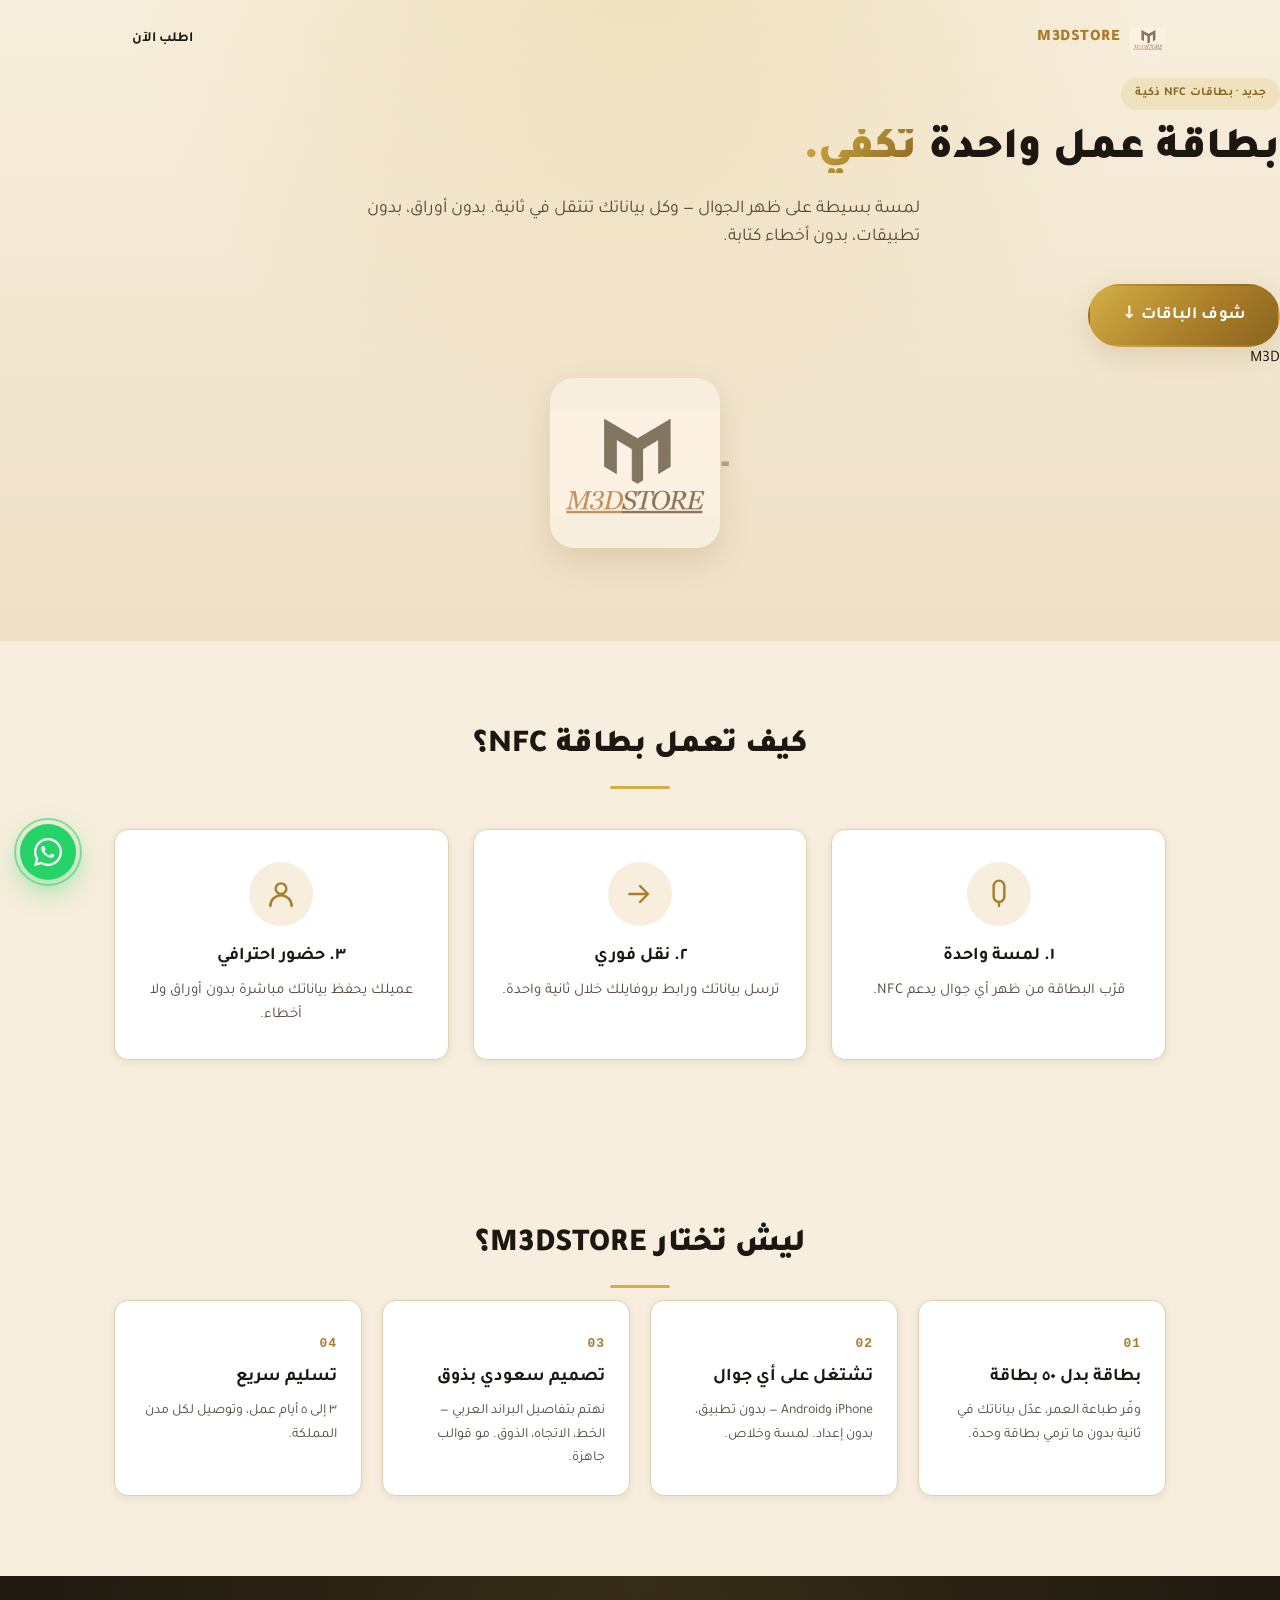
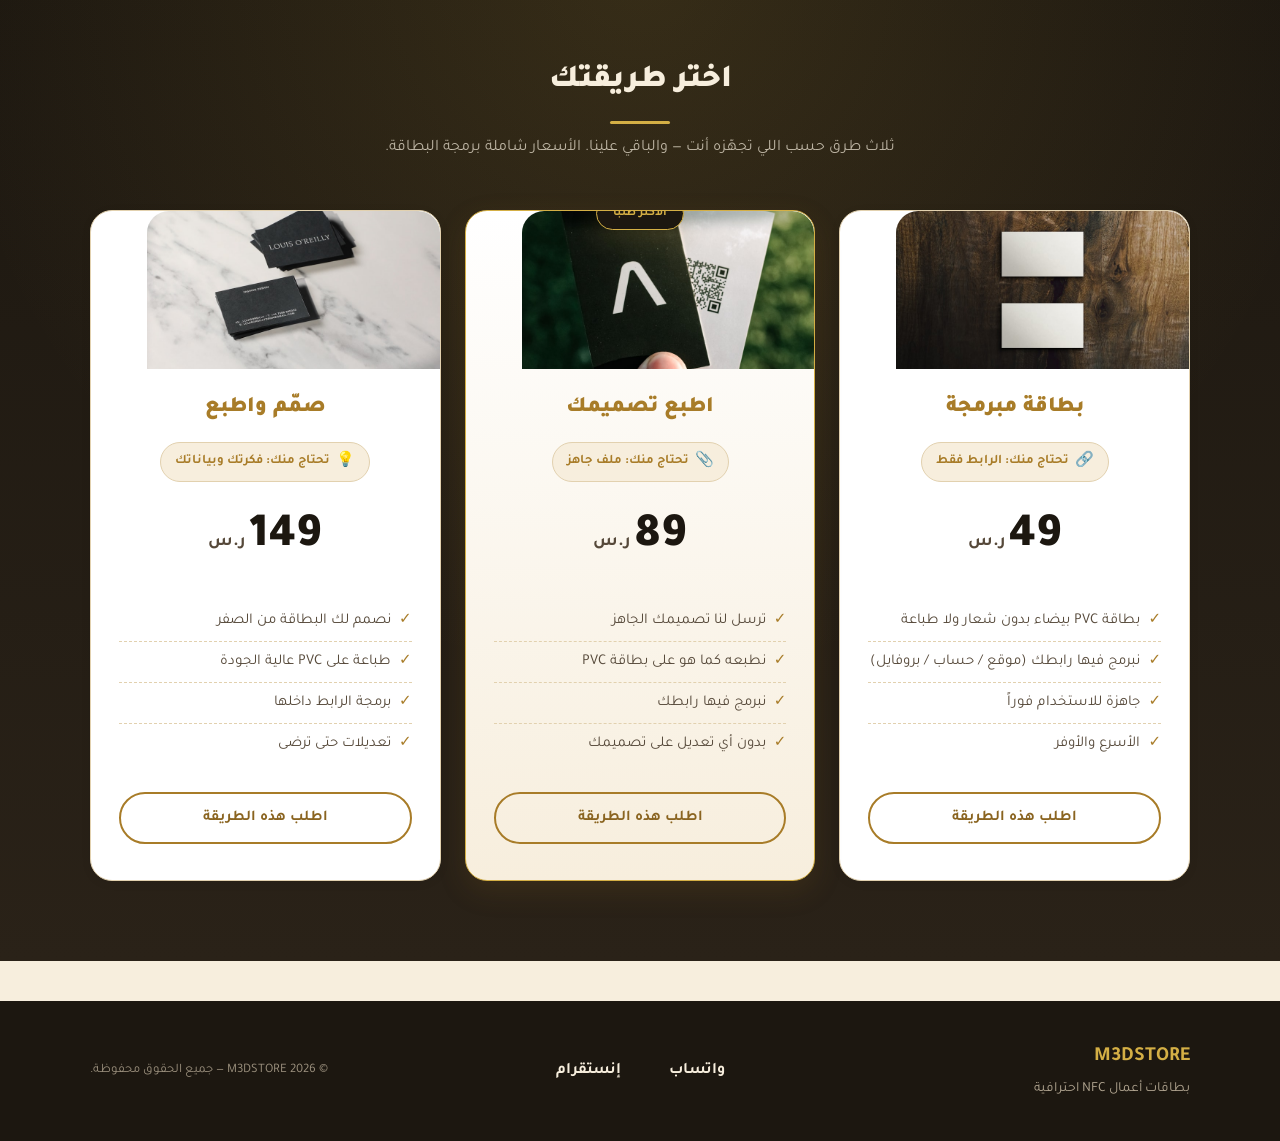
==== index.html @ e2817b61 "Add files via upload" ====
<!DOCTYPE html>
<html lang="ar" dir="rtl">
<head>
  <meta charset="UTF-8" />
  <meta name="viewport" content="width=device-width, initial-scale=1.0" />
  <title>M3DSTORE — بطاقات أعمال ذكية NFC</title>
  <meta name="description" content="بطاقات أعمال NFC من نوع PVC مع تصميم وطباعة احترافية. اطلب بطاقتك الذكية بلمسة واحدة." />
  <link rel="preconnect" href="https://fonts.googleapis.com" />
  <link rel="preconnect" href="https://fonts.gstatic.com" crossorigin />
  <link href="https://fonts.googleapis.com/css2?family=Tajawal:wght@400;500;700;900&display=swap" rel="stylesheet" />
  <link rel="stylesheet" href="assets/css/styles.css" />
</head>
<body>

  <header class="hero">
    <nav class="nav">
      <div class="nav-brand">
        <img src="assets/images/logo.png" alt="M3DSTORE" class="nav-logo" onerror="this.style.display='none'" />
        <span class="nav-name">M3DSTORE</span>
      </div>
      <a href="#packages" class="btn btn-ghost">اطلب الآن</a>
    </nav>

    <div class="hero-poster">
      <div class="hero-poster-text">
        <span class="hero-eyebrow">جديد · بطاقات NFC ذكية</span>
        <h1 class="hero-title">بطاقة عمل واحدة <span class="accent">تكفي.</span></h1>
        <p class="hero-sub">لمسة بسيطة على ظهر الجوال — وكل بياناتك تنتقل في ثانية. بدون أوراق، بدون تطبيقات، بدون أخطاء كتابة.</p>
        <a href="#packages" class="btn btn-primary btn-lg">شوف الباقات ↓</a>
      </div>
      <div class="hero-poster-visual">
        <div class="hero-watermark" aria-hidden="true">M3D</div>
        <div class="hero-logo-wrap">
          <span class="nfc-wave"></span>
          <span class="nfc-wave"></span>
          <span class="nfc-wave"></span>
          <svg class="hero-nfc-card" viewBox="0 0 200 200" fill="none" xmlns="http://www.w3.org/2000/svg" aria-hidden="true">
            <rect x="30" y="63" width="144" height="90" rx="13" fill="rgba(0,0,0,0.28)" transform="translate(3,6)"/>
            <rect x="30" y="63" width="144" height="90" rx="13" fill="rgba(212,175,69,0.09)" stroke="rgba(212,175,69,0.45)" stroke-width="1.5"/>
            <rect x="31.5" y="64.5" width="141" height="26" rx="12" fill="rgba(255,255,255,0.03)"/>
            <rect x="44" y="84" width="30" height="22" rx="5" fill="rgba(212,175,69,0.2)" stroke="rgba(212,175,69,0.5)" stroke-width="1"/>
            <line x1="44" y1="90" x2="74" y2="90" stroke="rgba(212,175,69,0.25)" stroke-width="0.8"/>
            <line x1="44" y1="96" x2="74" y2="96" stroke="rgba(212,175,69,0.25)" stroke-width="0.8"/>
            <line x1="44" y1="102" x2="74" y2="102" stroke="rgba(212,175,69,0.25)" stroke-width="0.8"/>
            <line x1="54" y1="84" x2="54" y2="106" stroke="rgba(212,175,69,0.25)" stroke-width="0.8"/>
            <line x1="64" y1="84" x2="64" y2="106" stroke="rgba(212,175,69,0.25)" stroke-width="0.8"/>
            <path d="M116 90 Q127 98 116 106" fill="none" stroke="#D4AF45" stroke-width="2.5" stroke-linecap="round"/>
            <path d="M124 84 Q140 98 124 112" fill="none" stroke="rgba(212,175,69,0.65)" stroke-width="2" stroke-linecap="round"/>
            <path d="M132 78 Q154 98 132 118" fill="none" stroke="rgba(212,175,69,0.3)" stroke-width="1.8" stroke-linecap="round"/>
            <rect x="44" y="124" width="56" height="5" rx="2.5" fill="rgba(212,175,69,0.45)"/>
            <rect x="44" y="134" width="38" height="4" rx="2" fill="rgba(212,175,69,0.22)"/>
            <text x="168" y="78" text-anchor="end" font-size="7.5" font-weight="bold" fill="rgba(212,175,69,0.55)" font-family="monospace" letter-spacing="1.5">M3DSTORE</text>
          </svg>
          <img src="assets/images/logo.png" alt="شعار M3DSTORE" class="hero-logo" onerror="this.style.display='none'" />
        </div>
      </div>
    </div>
  </header>

  <section class="section how" id="how" data-reveal>
    <h2 class="section-title">كيف تعمل بطاقة NFC؟</h2>
    <div class="steps">
      <div class="step">
        <div class="step-icon" aria-hidden="true">
          <svg viewBox="0 0 24 24" fill="none" stroke="currentColor" stroke-width="1.8" stroke-linecap="round" stroke-linejoin="round">
            <path d="M12 2a4 4 0 0 0-4 4v8a4 4 0 0 0 8 0V6a4 4 0 0 0-4-4z"/>
            <path d="M12 18v3"/>
          </svg>
        </div>
        <h3>١. لمسة واحدة</h3>
        <p>قرّب البطاقة من ظهر أي جوال يدعم NFC.</p>
      </div>
      <div class="step">
        <div class="step-icon" aria-hidden="true">
          <svg viewBox="0 0 24 24" fill="none" stroke="currentColor" stroke-width="1.8" stroke-linecap="round" stroke-linejoin="round">
            <path d="M4 12h12"/>
            <path d="M12 6l6 6-6 6"/>
          </svg>
        </div>
        <h3>٢. نقل فوري</h3>
        <p>ترسل بياناتك ورابط بروفايلك خلال ثانية واحدة.</p>
      </div>
      <div class="step">
        <div class="step-icon" aria-hidden="true">
          <svg viewBox="0 0 24 24" fill="none" stroke="currentColor" stroke-width="1.8" stroke-linecap="round" stroke-linejoin="round">
            <circle cx="12" cy="8" r="4"/>
            <path d="M4 21a8 8 0 0 1 16 0"/>
          </svg>
        </div>
        <h3>٣. حضور احترافي</h3>
        <p>عميلك يحفظ بياناتك مباشرة بدون أوراق ولا أخطاء.</p>
      </div>
    </div>
  </section>

  <section class="section why" data-reveal>
    <h2 class="section-title">ليش تختار M3DSTORE؟</h2>
    <div class="why-grid">
      <div class="why-item">
        <span class="why-num">01</span>
        <h3>بطاقة بدل ٥٠ بطاقة</h3>
        <p>وفّر طباعة العمر، عدّل بياناتك في ثانية بدون ما ترمي بطاقة وحدة.</p>
      </div>
      <div class="why-item">
        <span class="why-num">02</span>
        <h3>تشتغل على أي جوال</h3>
        <p>iPhone وAndroid — بدون تطبيق، بدون إعداد. لمسة وخلاص.</p>
      </div>
      <div class="why-item">
        <span class="why-num">03</span>
        <h3>تصميم سعودي بذوق</h3>
        <p>نهتم بتفاصيل البراند العربي — الخط، الاتجاه، الذوق. مو قوالب جاهزة.</p>
      </div>
      <div class="why-item">
        <span class="why-num">04</span>
        <h3>تسليم سريع</h3>
        <p>٣ إلى ٥ أيام عمل، وتوصيل لكل مدن المملكة.</p>
      </div>
    </div>
  </section>

  <section class="section packages" id="packages" data-reveal>
    <h2 class="section-title">اختر طريقتك</h2>
    <p class="section-sub">ثلاث طرق حسب اللي تجهّزه أنت — والباقي علينا. الأسعار شاملة برمجة البطاقة.</p>

    <div class="cards">
      <article class="card">
        <img class="card-img" src="assets/images/card-programmed.jpg" alt="بطاقة PVC بيضاء بدون طباعة" loading="lazy" />
        <h3 class="card-name">بطاقة مبرمجة</h3>
        <div class="card-need"><span class="card-need-ico">🔗</span> تحتاج منك: الرابط فقط</div>
        <div class="card-price"><span class="num">49</span> <span class="cur">ر.س</span></div>
        <ul class="card-list">
          <li>بطاقة PVC بيضاء بدون شعار ولا طباعة</li>
          <li>نبرمج فيها رابطك (موقع / حساب / بروفايل)</li>
          <li>جاهزة للاستخدام فوراً</li>
          <li>الأسرع والأوفر</li>
        </ul>
        <a class="btn btn-outline" href="order.html?service=programmed">اطلب هذه الطريقة</a>
      </article>

      <article class="card card-featured">
        <div class="card-badge">الأكثر طلباً</div>
        <img class="card-img" src="assets/images/card-print.jpg" alt="بطاقات بشعارات جاهزة للطباعة" loading="lazy" />
        <h3 class="card-name">اطبع تصميمك</h3>
        <div class="card-need"><span class="card-need-ico">📎</span> تحتاج منك: ملف جاهز</div>
        <div class="card-price"><span class="num">89</span> <span class="cur">ر.س</span></div>
        <ul class="card-list">
          <li>ترسل لنا تصميمك الجاهز</li>
          <li>نطبعه كما هو على بطاقة PVC</li>
          <li>نبرمج فيها رابطك</li>
          <li>بدون أي تعديل على تصميمك</li>
        </ul>
        <a class="btn btn-outline" href="order.html?service=print">اطلب هذه الطريقة</a>
      </article>

      <article class="card">
        <img class="card-img" src="assets/images/card-design.jpg" alt="بطاقة أعمال مصممة باحترافية" loading="lazy" />
        <h3 class="card-name">صمّم واطبع</h3>
        <div class="card-need"><span class="card-need-ico">💡</span> تحتاج منك: فكرتك وبياناتك</div>
        <div class="card-price"><span class="num">149</span> <span class="cur">ر.س</span></div>
        <ul class="card-list">
          <li>نصمم لك البطاقة من الصفر</li>
          <li>طباعة على PVC عالية الجودة</li>
          <li>برمجة الرابط داخلها</li>
          <li>تعديلات حتى ترضى</li>
        </ul>
        <a class="btn btn-outline" href="order.html?service=design">اطلب هذه الطريقة</a>
      </article>
    </div>
  </section>

  <footer class="footer">
    <div class="footer-inner">
      <div class="footer-brand">
        <strong>M3DSTORE</strong>
        <span>بطاقات أعمال NFC احترافية</span>
      </div>
      <div class="footer-links">
        <a href="https://wa.me/966566123883" target="_blank" rel="noopener">واتساب</a>
        <a href="https://instagram.com/M3dStore2026" target="_blank" rel="noopener">إنستقرام</a>
      </div>
      <div class="footer-copy">© <span id="year"></span> M3DSTORE — جميع الحقوق محفوظة.</div>
    </div>
  </footer>

  <a href="https://wa.me/966566123883" target="_blank" rel="noopener" class="wa-fab" aria-label="تواصل واتساب">
    <svg viewBox="0 0 24 24" width="28" height="28" fill="currentColor" aria-hidden="true">
      <path d="M20.5 3.5A11.9 11.9 0 0 0 12 0C5.4 0 0 5.4 0 12c0 2.1.6 4.2 1.6 6L0 24l6.2-1.6A12 12 0 0 0 12 24c6.6 0 12-5.4 12-12 0-3.2-1.2-6.2-3.5-8.5zM12 22a10 10 0 0 1-5.1-1.4l-.4-.2-3.7 1 1-3.6-.2-.4A10 10 0 1 1 22 12c0 5.5-4.5 10-10 10zm5.5-7.5c-.3-.1-1.8-.9-2-1s-.5-.1-.7.1-.8 1-1 1.2-.4.2-.7.1c-.3-.1-1.3-.5-2.4-1.5-.9-.8-1.5-1.8-1.7-2.1s0-.4.1-.6c.1-.1.3-.3.4-.5.1-.1.2-.3.3-.4.1-.2 0-.4 0-.5l-.9-2.1c-.2-.5-.4-.4-.6-.4h-.5c-.2 0-.5.1-.7.3-.3.3-1 .9-1 2.2 0 1.3.9 2.5 1.1 2.7.1.2 1.9 3 4.7 4.2.7.3 1.2.5 1.6.6.7.2 1.3.2 1.8.1.5-.1 1.8-.7 2-1.4.3-.7.3-1.3.2-1.4-.1-.1-.3-.2-.6-.3z"/>
    </svg>
  </a>

  <script src="assets/js/script.js"></script>
</body>
</html>
---- assets/css/styles.css ----
:root {
  --cream: #F7EEDD;
  --cream-2: #EFE0C6;
  --gold: #D4AF45;
  --gold-dark: #A87C28;
  --gold-deep: #8A6420;
  --ink: #1C1710;
  --ink-2: #2A2218;
  --ink-soft: #56493A;
  --line: #E2D1AF;
  --white: #FFFFFF;
  --shadow-sm: 0 2px 10px rgba(28, 23, 16, 0.08);
  --shadow-md: 0 10px 28px rgba(138, 100, 32, 0.18);
  --shadow-lg: 0 18px 44px rgba(138, 100, 32, 0.30);
  --radius: 14px;
  --radius-lg: 22px;
  --container: 1100px;
}

* { box-sizing: border-box; }
html, body { margin: 0; padding: 0; }

body {
  font-family: 'Tajawal', system-ui, -apple-system, 'Segoe UI', sans-serif;
  background: var(--cream);
  color: var(--ink);
  line-height: 1.6;
  -webkit-font-smoothing: antialiased;
}

img { max-width: 100%; display: block; }
a { color: inherit; text-decoration: none; }
button { font-family: inherit; cursor: pointer; }

/* ---------- Buttons ---------- */
.btn {
  display: inline-flex;
  align-items: center;
  justify-content: center;
  gap: 8px;
  padding: 12px 22px;
  border-radius: 999px;
  font-weight: 700;
  font-size: 15px;
  border: 2px solid transparent;
  transition: transform .15s ease, box-shadow .15s ease, background .15s ease, color .15s ease;
  white-space: nowrap;
}
.btn-primary {
  background: linear-gradient(135deg, var(--gold) 0%, var(--gold-dark) 60%, var(--gold-deep) 100%);
  color: #fff;
  box-shadow: var(--shadow-md);
  letter-spacing: 0.2px;
}
.btn-primary:hover { background: var(--ink); color: var(--gold); transform: translateY(-2px); box-shadow: var(--shadow-lg); }
.btn-outline {
  background: transparent;
  color: var(--gold-deep);
  border-color: var(--gold-dark);
}
.btn-outline:hover { background: var(--gold-dark); color: #fff; border-color: var(--gold-dark); }
.btn-ghost {
  background: transparent;
  color: var(--ink);
  border-color: transparent;
  padding: 8px 16px;
  font-size: 14px;
}
.btn-ghost:hover { background: var(--cream-2); }
.btn-lg { padding: 16px 32px; font-size: 17px; }

/* ---------- Order page top bar ---------- */
.order-top {
  background: linear-gradient(180deg, var(--cream) 0%, var(--cream-2) 100%);
  border-bottom: 1px solid var(--line);
}
.order-top .nav-brand { text-decoration: none; }

/* ---------- Hero ---------- */
.hero {
  background:
    radial-gradient(circle at 50% -10%, rgba(212, 175, 69, 0.22), transparent 55%),
    linear-gradient(180deg, var(--cream) 0%, var(--cream-2) 100%);
  padding-bottom: 60px;
}
.nav {
  max-width: var(--container);
  margin: 0 auto;
  padding: 18px 24px;
  display: flex;
  align-items: center;
  justify-content: space-between;
}
.nav-brand { display: flex; align-items: center; gap: 10px; }
.nav-logo { width: 36px; height: 36px; object-fit: contain; }
.nav-name { font-weight: 900; color: var(--gold-dark); letter-spacing: 0.5px; }

.hero-inner {
  max-width: 760px;
  margin: 0 auto;
  padding: 40px 24px 0;
  text-align: center;
}
.hero-logo-wrap {
  position: relative;
  width: 180px;
  height: 180px;
  margin: 0 auto 28px;
  display: flex;
  align-items: center;
  justify-content: center;
}
.hero-logo {
  position: relative;
  z-index: 2;
  width: 170px;
  height: 170px;
  object-fit: contain;
  border-radius: 24px;
  background: var(--cream);
  box-shadow: 0 12px 30px rgba(138, 100, 32, 0.18);
  animation: floatY 4s ease-in-out infinite;
}
.nav-logo {
  border-radius: 8px;
  background: var(--cream);
}
@keyframes floatY {
  0%, 100% { transform: translateY(0); }
  50% { transform: translateY(-6px); }
}
.nfc-wave {
  position: absolute;
  inset: 0;
  border-radius: 50%;
  border: 2px solid var(--gold);
  opacity: 0;
  animation: nfcPulse 2.6s cubic-bezier(.2,.6,.4,1) infinite;
}
.nfc-wave:nth-child(2) { animation-delay: .9s; }
.nfc-wave:nth-child(3) { animation-delay: 1.8s; }
@keyframes nfcPulse {
  0%   { transform: scale(.9); opacity: .55; }
  80%  { opacity: 0; }
  100% { transform: scale(1.6); opacity: 0; }
}

.hero-eyebrow {
  display: inline-block;
  background: rgba(212, 175, 69, 0.18);
  color: var(--gold-deep);
  font-weight: 700;
  font-size: 12px;
  padding: 6px 14px;
  border-radius: 999px;
  margin-bottom: 14px;
  letter-spacing: 0.3px;
}
.hero-title .accent {
  background: linear-gradient(135deg, var(--gold) 0%, var(--gold-deep) 100%);
  -webkit-background-clip: text;
  background-clip: text;
  color: transparent;
}
.hero-title {
  font-size: clamp(28px, 5vw, 44px);
  font-weight: 900;
  color: var(--ink);
  margin: 0 0 16px;
  line-height: 1.25;
}
.hero-sub {
  font-size: clamp(15px, 2.2vw, 18px);
  color: var(--ink-soft);
  max-width: 560px;
  margin: 0 auto 32px;
}

/* ---------- Sections ---------- */
.section {
  max-width: var(--container);
  margin: 0 auto;
  padding: 80px 24px;
}
.section-title {
  font-size: clamp(24px, 3.5vw, 32px);
  font-weight: 900;
  color: var(--ink);
  text-align: center;
  margin: 0 0 12px;
}
.section-title::after {
  content: '';
  display: block;
  width: 60px;
  height: 3px;
  background: var(--gold);
  margin: 14px auto 0;
  border-radius: 2px;
}
.section-sub {
  text-align: center;
  color: var(--ink-soft);
  margin: 0 auto 48px;
  max-width: 520px;
}

/* ---------- Steps (How it works) ---------- */
.steps {
  display: grid;
  grid-template-columns: 1fr;
  gap: 24px;
  margin-top: 40px;
}
.step {
  background: var(--white);
  padding: 32px 24px;
  border-radius: var(--radius);
  text-align: center;
  box-shadow: var(--shadow-sm);
  border: 1px solid var(--line);
}
.step-icon {
  width: 64px;
  height: 64px;
  margin: 0 auto 16px;
  border-radius: 50%;
  background: var(--cream);
  color: var(--gold-dark);
  display: flex;
  align-items: center;
  justify-content: center;
}
.step-icon svg { width: 32px; height: 32px; }
.step h3 { margin: 0 0 8px; font-size: 18px; color: var(--ink); }
.step p { margin: 0; color: var(--ink-soft); font-size: 15px; }

/* ---------- Packages ---------- */
.packages {
  max-width: none;
  background:
    radial-gradient(circle at 50% 0%, rgba(212, 175, 69, 0.14), transparent 60%),
    linear-gradient(180deg, var(--ink) 0%, var(--ink-2) 100%);
  padding-left: 24px;
  padding-right: 24px;
}
.packages > * { max-width: var(--container); margin-left: auto; margin-right: auto; }
.packages .section-title { color: var(--cream); }
.packages .section-sub { color: rgba(247, 238, 221, 0.7); }
.packages .cards { max-width: var(--container); }
.cards {
  display: grid;
  grid-template-columns: 1fr;
  gap: 24px;
}
.card {
  background: var(--white);
  border-radius: var(--radius-lg);
  padding: 36px 28px;
  border: 1px solid var(--line);
  box-shadow: var(--shadow-sm);
  display: flex;
  flex-direction: column;
  text-align: center;
  position: relative;
  transition: transform .2s ease, box-shadow .2s ease;
}
.card:hover { transform: translateY(-4px); box-shadow: var(--shadow-md); }
.card-img {
  width: calc(100% + 56px);
  height: 158px;
  object-fit: cover;
  margin: -36px -28px 22px;
  border-radius: var(--radius-lg) var(--radius-lg) 0 0;
  background: var(--cream-2);
}
.card-featured {
  border-color: var(--gold);
  box-shadow: var(--shadow-md);
  background: linear-gradient(180deg, var(--white) 0%, var(--cream) 100%);
}
.card-badge {
  position: absolute;
  top: -14px;
  left: 50%;
  transform: translateX(-50%);
  z-index: 2;
  background: var(--ink);
  color: var(--gold);
  border: 1px solid var(--gold);
  font-size: 12px;
  font-weight: 700;
  padding: 6px 16px;
  border-radius: 999px;
  box-shadow: var(--shadow-md);
}
.card-name {
  font-size: 22px;
  font-weight: 900;
  color: var(--gold-dark);
  margin: 0 0 16px;
}
.card-need {
  display: inline-flex;
  align-items: center;
  gap: 6px;
  background: var(--cream);
  color: var(--gold-dark);
  font-weight: 700;
  font-size: 13px;
  padding: 7px 14px;
  border-radius: 999px;
  margin: 0 auto 18px;
  border: 1px solid var(--line);
}
.card-need-ico { font-size: 15px; }

.card-price {
  font-size: 18px;
  color: var(--ink-soft);
  margin-bottom: 24px;
}
.card-price .num {
  font-size: 48px;
  font-weight: 900;
  color: var(--ink);
}
.card-price .cur { font-weight: 700; }
.card-list {
  list-style: none;
  padding: 0;
  margin: 0 0 28px;
  text-align: right;
  flex-grow: 1;
}
.card-list li {
  padding: 8px 0;
  border-bottom: 1px dashed var(--line);
  color: var(--ink-soft);
  font-size: 15px;
}
.card-list li:last-child { border-bottom: none; }
.card-list li::before {
  content: '✓';
  color: var(--gold-dark);
  font-weight: 900;
  margin-left: 8px;
}

/* ---------- Form ---------- */
.form {
  max-width: 760px;
  margin: 0 auto;
  background: var(--white);
  padding: 36px 28px;
  border-radius: var(--radius-lg);
  border: 1px solid var(--line);
  box-shadow: var(--shadow-sm);
}
.form-row {
  display: grid;
  grid-template-columns: 1fr;
  gap: 20px;
  margin-bottom: 20px;
}
.conditional { display: none; }
.conditional.show {
  display: block;
  margin-bottom: 20px;
  animation: fadeIn .2s ease;
}
.brief-title {
  font-weight: 700;
  font-size: 15px;
  color: var(--gold-deep);
  background: var(--cream);
  border-right: 3px solid var(--gold);
  padding: 12px 16px;
  border-radius: 10px;
  margin: 0 0 20px;
}
@keyframes fadeIn {
  from { opacity: 0; transform: translateY(-4px); }
  to { opacity: 1; transform: translateY(0); }
}

.field {
  display: flex;
  flex-direction: column;
  gap: 8px;
}
.field span {
  font-weight: 700;
  font-size: 14px;
  color: var(--ink);
}
.field em {
  color: var(--gold-dark);
  font-style: normal;
  margin-right: 2px;
}
.field input,
.field select,
.field textarea {
  font-family: inherit;
  font-size: 15px;
  padding: 12px 14px;
  border-radius: var(--radius);
  border: 1.5px solid var(--line);
  background: var(--cream);
  color: var(--ink);
  transition: border-color .15s ease, background .15s ease;
}
.field input:focus,
.field select:focus,
.field textarea:focus {
  outline: none;
  border-color: var(--gold-dark);
  background: var(--white);
}
.field input[type="file"] {
  padding: 10px;
  background: var(--white);
}
.field textarea { resize: vertical; min-height: 100px; }
.hint {
  font-size: 12px;
  color: var(--ink-soft);
  margin-top: 4px;
}
.form-actions {
  text-align: center;
  margin-top: 28px;
}
.form-note {
  margin: 16px auto 0;
  padding: 12px 16px;
  background: var(--cream);
  border-right: 3px solid var(--gold-dark);
  border-radius: 8px;
  color: var(--ink-soft);
  font-size: 14px;
  max-width: 460px;
}

/* ---------- Footer ---------- */
.footer {
  background: var(--ink);
  color: var(--cream);
  padding: 40px 24px;
  margin-top: 40px;
}
.footer-inner {
  max-width: var(--container);
  margin: 0 auto;
  display: grid;
  gap: 20px;
  text-align: center;
}
.footer-brand strong {
  display: block;
  font-size: 20px;
  color: var(--gold);
  margin-bottom: 4px;
}
.footer-brand span { color: var(--cream-2); opacity: 0.7; font-size: 14px; }
.footer-links {
  display: flex;
  justify-content: center;
  gap: 24px;
}
.footer-links a {
  color: var(--cream);
  font-weight: 700;
  padding: 6px 12px;
  border-radius: 999px;
  transition: background .15s ease;
}
.footer-links a:hover { background: rgba(245, 235, 221, 0.1); }
.footer-copy { color: var(--cream-2); opacity: 0.6; font-size: 13px; }

/* ---------- Why section ---------- */
.why-grid {
  display: grid;
  grid-template-columns: 1fr;
  gap: 20px;
}
.why-item {
  position: relative;
  background: var(--white);
  padding: 32px 24px 24px;
  border-radius: var(--radius);
  border: 1px solid var(--line);
  box-shadow: var(--shadow-sm);
  transition: transform .25s ease, box-shadow .25s ease, border-color .25s ease;
}
.why-item:hover {
  transform: translateY(-4px);
  box-shadow: var(--shadow-md);
  border-color: var(--gold);
}
.why-num {
  display: inline-block;
  font-size: 13px;
  font-weight: 900;
  color: var(--gold-dark);
  letter-spacing: 1px;
  margin-bottom: 8px;
  font-family: ui-monospace, "Cascadia Code", Menlo, monospace;
}
.why-item h3 { margin: 0 0 8px; font-size: 18px; color: var(--ink); }
.why-item p { margin: 0; color: var(--ink-soft); font-size: 14px; line-height: 1.7; }

/* ---------- Card image hover zoom ---------- */
.card { overflow: hidden; }
.card-img { transition: transform .5s ease; }
.card:hover .card-img { transform: scale(1.05); }

/* ---------- Scroll reveal ---------- */
[data-reveal] {
  opacity: 0;
  transform: translateY(24px);
  transition: opacity .7s ease, transform .7s ease;
}
[data-reveal].is-visible {
  opacity: 1;
  transform: translateY(0);
}
@media (prefers-reduced-motion: reduce) {
  [data-reveal] { opacity: 1; transform: none; transition: none; }
  .hero-logo, .nfc-wave { animation: none; }
}

/* ---------- Floating WhatsApp button ---------- */
.wa-fab {
  position: fixed;
  left: 20px;
  bottom: 20px;
  z-index: 99;
  width: 56px;
  height: 56px;
  border-radius: 50%;
  background: #25D366;
  color: #fff;
  display: flex;
  align-items: center;
  justify-content: center;
  box-shadow: 0 10px 28px rgba(37, 211, 102, 0.45);
  transition: transform .2s ease, box-shadow .2s ease;
}
.wa-fab::before {
  content: '';
  position: absolute;
  inset: -6px;
  border-radius: 50%;
  border: 2px solid rgba(37, 211, 102, 0.55);
  animation: waPing 2s ease-out infinite;
}
.wa-fab:hover { transform: scale(1.08); box-shadow: 0 14px 36px rgba(37, 211, 102, 0.6); }
@keyframes waPing {
  0%   { transform: scale(.85); opacity: .8; }
  80%, 100% { transform: scale(1.5); opacity: 0; }
}

/* ---------- Responsive ---------- */
@media (min-width: 720px) {
  .steps { grid-template-columns: repeat(3, 1fr); }
  .cards { grid-template-columns: repeat(3, 1fr); align-items: stretch; }
  .why-grid { grid-template-columns: repeat(4, 1fr); }
  .form-row { grid-template-columns: 1fr 1fr; }
  .footer-inner {
    grid-template-columns: 1fr auto 1fr;
    text-align: right;
    align-items: center;
  }
  .footer-copy { text-align: left; }
}
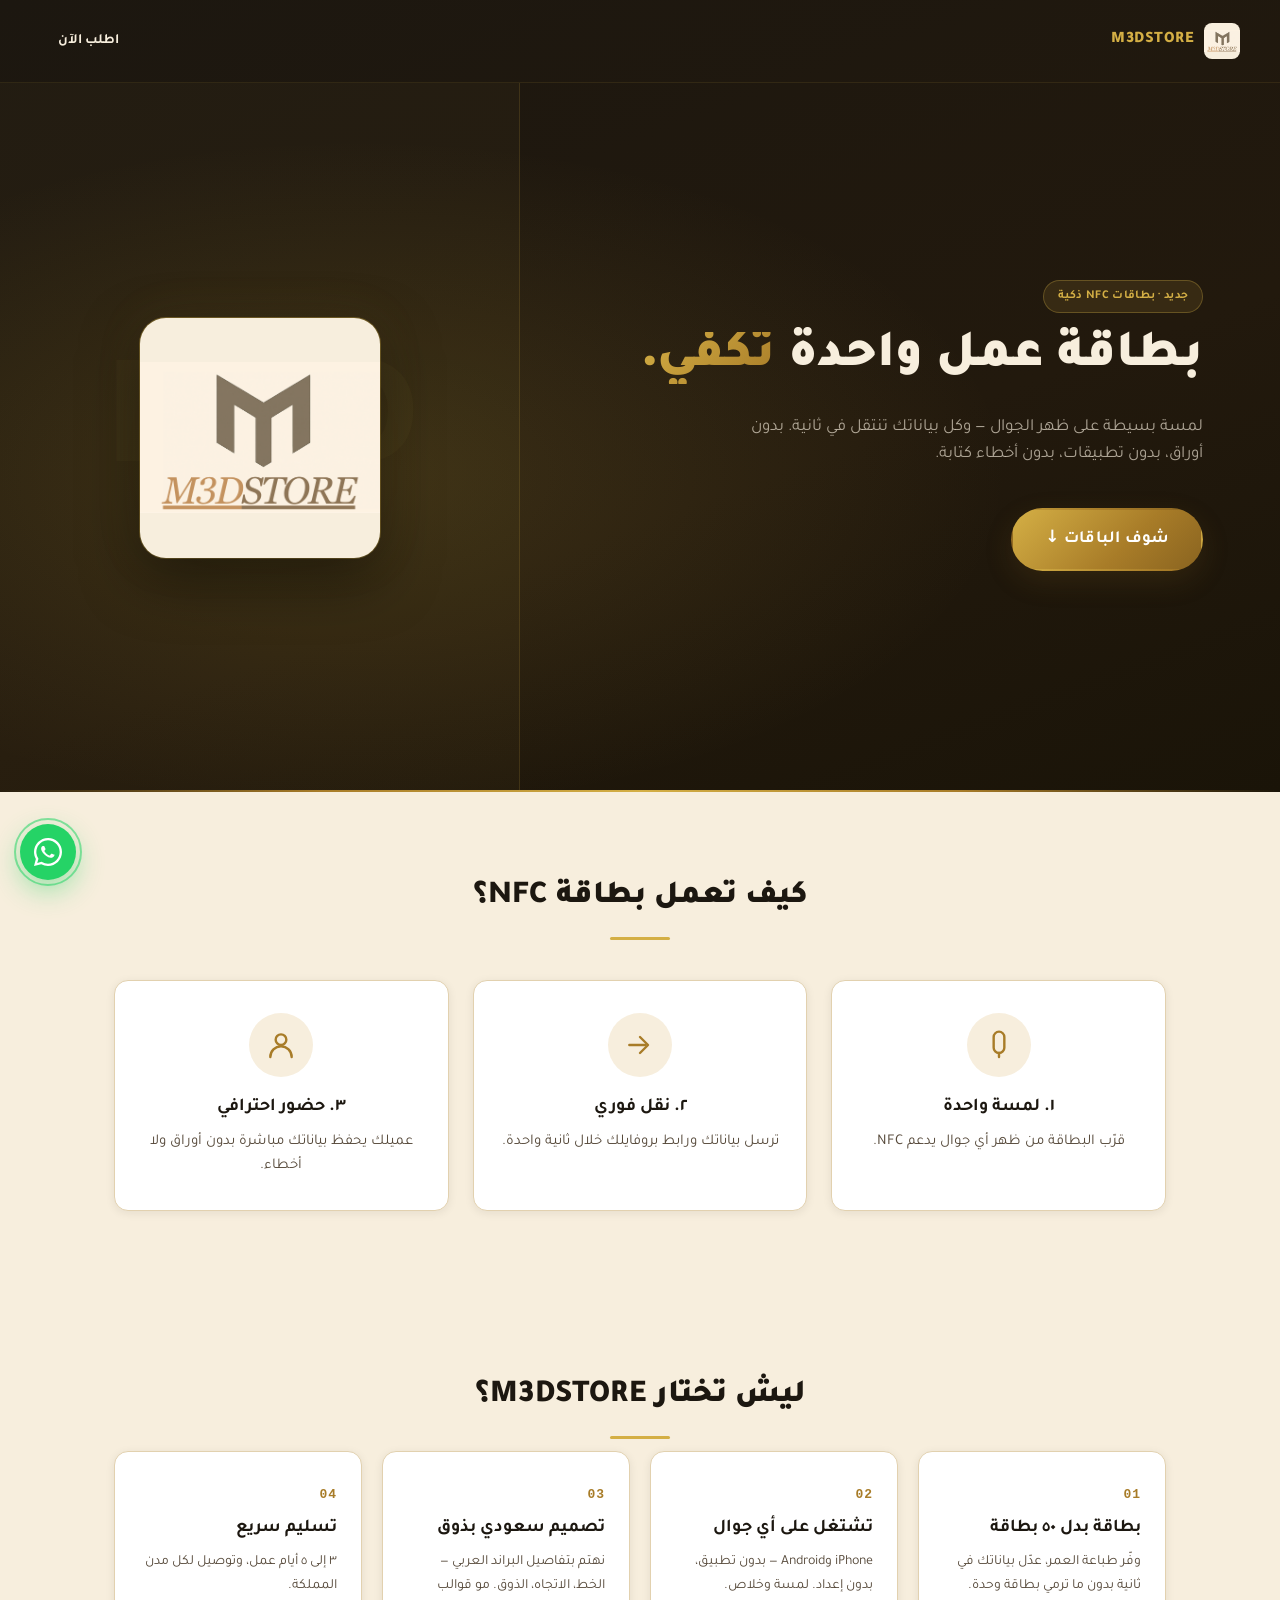
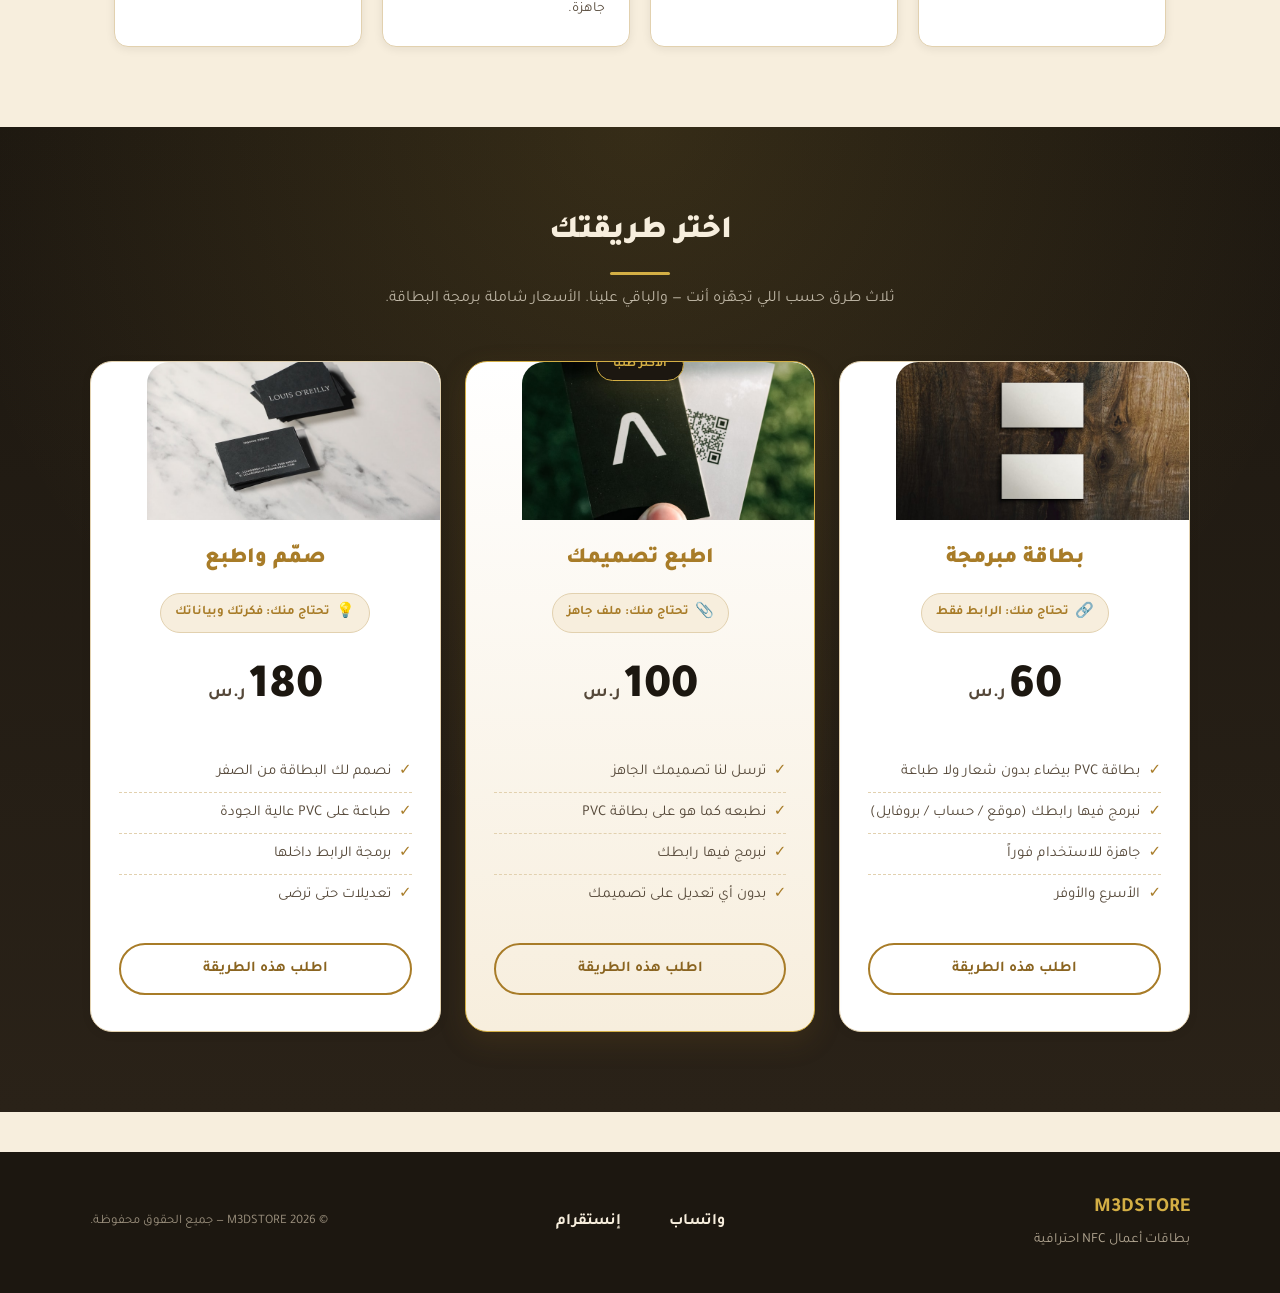
==== commit 1ece7aaa: "تحديث أسعار الباقات: 60 / 100 / 180 ر.س + إضافة السعر في رسالة الواتساب" ====
--- a/index.html
+++ b/index.html
@@ -128,7 +128,7 @@
         <img class="card-img" src="assets/images/card-programmed.jpg" alt="بطاقة PVC بيضاء بدون طباعة" loading="lazy" />
         <h3 class="card-name">بطاقة مبرمجة</h3>
         <div class="card-need"><span class="card-need-ico">🔗</span> تحتاج منك: الرابط فقط</div>
-        <div class="card-price"><span class="num">49</span> <span class="cur">ر.س</span></div>
+        <div class="card-price"><span class="num">60</span> <span class="cur">ر.س</span></div>
         <ul class="card-list">
           <li>بطاقة PVC بيضاء بدون شعار ولا طباعة</li>
           <li>نبرمج فيها رابطك (موقع / حساب / بروفايل)</li>
@@ -143,7 +143,7 @@
         <img class="card-img" src="assets/images/card-print.jpg" alt="بطاقات بشعارات جاهزة للطباعة" loading="lazy" />
         <h3 class="card-name">اطبع تصميمك</h3>
         <div class="card-need"><span class="card-need-ico">📎</span> تحتاج منك: ملف جاهز</div>
-        <div class="card-price"><span class="num">89</span> <span class="cur">ر.س</span></div>
+        <div class="card-price"><span class="num">100</span> <span class="cur">ر.س</span></div>
         <ul class="card-list">
           <li>ترسل لنا تصميمك الجاهز</li>
           <li>نطبعه كما هو على بطاقة PVC</li>
@@ -157,7 +157,7 @@
         <img class="card-img" src="assets/images/card-design.jpg" alt="بطاقة أعمال مصممة باحترافية" loading="lazy" />
         <h3 class="card-name">صمّم واطبع</h3>
         <div class="card-need"><span class="card-need-ico">💡</span> تحتاج منك: فكرتك وبياناتك</div>
-        <div class="card-price"><span class="num">149</span> <span class="cur">ر.س</span></div>
+        <div class="card-price"><span class="num">180</span> <span class="cur">ر.س</span></div>
         <ul class="card-list">
           <li>نصمم لك البطاقة من الصفر</li>
           <li>طباعة على PVC عالية الجودة</li>
--- a/assets/css/styles.css
+++ b/assets/css/styles.css
@@ -76,50 +76,114 @@
 }
 .order-top .nav-brand { text-decoration: none; }
 
-/* ---------- Hero ---------- */
+/* ---------- Hero (Poster) ---------- */
 .hero {
   background:
-    radial-gradient(circle at 50% -10%, rgba(212, 175, 69, 0.22), transparent 55%),
-    linear-gradient(180deg, var(--cream) 0%, var(--cream-2) 100%);
-  padding-bottom: 60px;
+    radial-gradient(ellipse at 28% 60%, rgba(212, 175, 69, 0.15), transparent 50%),
+    linear-gradient(160deg, #1C1710 0%, #22190D 60%, #1a1408 100%);
+  display: flex;
+  flex-direction: column;
+  min-height: 88vh;
+  position: relative;
+  overflow: hidden;
+  padding-bottom: 0;
+}
+.hero::after {
+  content: '';
+  position: absolute;
+  bottom: 0;
+  left: 0;
+  right: 0;
+  height: 2px;
+  background: linear-gradient(90deg, transparent 0%, var(--gold-dark) 25%, var(--gold) 50%, var(--gold-dark) 75%, transparent 100%);
+  z-index: 5;
 }
 .nav {
-  max-width: var(--container);
-  margin: 0 auto;
-  padding: 18px 24px;
+  padding: 20px 40px;
   display: flex;
   align-items: center;
   justify-content: space-between;
+  border-bottom: 1px solid rgba(212, 175, 69, 0.1);
+  position: relative;
+  z-index: 10;
 }
 .nav-brand { display: flex; align-items: center; gap: 10px; }
 .nav-logo { width: 36px; height: 36px; object-fit: contain; }
-.nav-name { font-weight: 900; color: var(--gold-dark); letter-spacing: 0.5px; }
-
-.hero-inner {
-  max-width: 760px;
-  margin: 0 auto;
-  padding: 40px 24px 0;
-  text-align: center;
-}
+.nav-name { font-weight: 900; color: var(--gold); letter-spacing: 0.5px; }
+.nav .btn-ghost { color: var(--cream); }
+.nav .btn-ghost:hover { background: rgba(247, 238, 221, 0.08); color: var(--gold); }
+
+.hero-poster {
+  flex: 1;
+  display: flex;
+  align-items: stretch;
+  position: relative;
+  z-index: 2;
+}
+
+.hero-poster-text {
+  flex: 1;
+  padding: 56px max(48px, 6vw) 80px max(32px, 4vw);
+  display: flex;
+  flex-direction: column;
+  justify-content: center;
+  align-items: flex-start;
+  gap: 8px;
+}
+
+.hero-poster-visual {
+  width: 42%;
+  max-width: 520px;
+  min-width: 260px;
+  display: flex;
+  flex-direction: column;
+  align-items: center;
+  justify-content: center;
+  position: relative;
+  overflow: hidden;
+  background: rgba(212, 175, 69, 0.03);
+  border-right: 1px solid rgba(212, 175, 69, 0.15);
+}
+
+.hero-watermark {
+  position: absolute;
+  font-size: min(20vw, 160px);
+  font-weight: 900;
+  color: rgba(212, 175, 69, 0.04);
+  letter-spacing: -4px;
+  user-select: none;
+  pointer-events: none;
+  white-space: nowrap;
+}
+
 .hero-logo-wrap {
   position: relative;
-  width: 180px;
-  height: 180px;
-  margin: 0 auto 28px;
+  width: 240px;
+  height: 240px;
   display: flex;
   align-items: center;
   justify-content: center;
-}
+  z-index: 1;
+}
+
+.hero-nfc-card {
+  width: 200px;
+  height: 200px;
+  filter: drop-shadow(0 12px 36px rgba(212, 175, 69, 0.22));
+  animation: floatY 4s ease-in-out infinite;
+}
+
 .hero-logo {
-  position: relative;
+  position: absolute;
+  inset: 0;
+  width: 100%;
+  height: 100%;
+  object-fit: contain;
+  border-radius: 26px;
+  background: var(--cream);
+  box-shadow: 0 20px 56px rgba(0, 0, 0, 0.5), 0 0 0 1px rgba(212, 175, 69, 0.4), 0 0 48px rgba(212, 175, 69, 0.1);
+  animation: floatY 4s ease-in-out infinite;
   z-index: 2;
-  width: 170px;
-  height: 170px;
-  object-fit: contain;
-  border-radius: 24px;
-  background: var(--cream);
-  box-shadow: 0 12px 30px rgba(138, 100, 32, 0.18);
-  animation: floatY 4s ease-in-out infinite;
 }
 .nav-logo {
   border-radius: 8px;
@@ -127,53 +191,55 @@
 }
 @keyframes floatY {
   0%, 100% { transform: translateY(0); }
-  50% { transform: translateY(-6px); }
+  50% { transform: translateY(-8px); }
 }
 .nfc-wave {
   position: absolute;
-  inset: 0;
+  inset: -10px;
   border-radius: 50%;
-  border: 2px solid var(--gold);
+  border: 2px solid rgba(212, 175, 69, 0.55);
   opacity: 0;
   animation: nfcPulse 2.6s cubic-bezier(.2,.6,.4,1) infinite;
 }
+.nfc-wave:nth-child(1) { animation-delay: 0s; }
 .nfc-wave:nth-child(2) { animation-delay: .9s; }
 .nfc-wave:nth-child(3) { animation-delay: 1.8s; }
 @keyframes nfcPulse {
-  0%   { transform: scale(.9); opacity: .55; }
+  0%   { transform: scale(.85); opacity: .65; }
   80%  { opacity: 0; }
-  100% { transform: scale(1.6); opacity: 0; }
+  100% { transform: scale(1.7); opacity: 0; }
 }
 
 .hero-eyebrow {
   display: inline-block;
-  background: rgba(212, 175, 69, 0.18);
-  color: var(--gold-deep);
+  background: rgba(212, 175, 69, 0.12);
+  color: var(--gold);
+  border: 1px solid rgba(212, 175, 69, 0.3);
   font-weight: 700;
   font-size: 12px;
   padding: 6px 14px;
   border-radius: 999px;
-  margin-bottom: 14px;
+  margin-bottom: 6px;
   letter-spacing: 0.3px;
 }
 .hero-title .accent {
-  background: linear-gradient(135deg, var(--gold) 0%, var(--gold-deep) 100%);
+  background: linear-gradient(135deg, var(--gold) 0%, var(--gold-dark) 100%);
   -webkit-background-clip: text;
   background-clip: text;
   color: transparent;
 }
 .hero-title {
-  font-size: clamp(28px, 5vw, 44px);
+  font-size: clamp(32px, 4.5vw, 52px);
   font-weight: 900;
-  color: var(--ink);
+  color: var(--cream);
   margin: 0 0 16px;
-  line-height: 1.25;
+  line-height: 1.2;
 }
 .hero-sub {
-  font-size: clamp(15px, 2.2vw, 18px);
-  color: var(--ink-soft);
-  max-width: 560px;
-  margin: 0 auto 32px;
+  font-size: clamp(15px, 1.8vw, 17px);
+  color: rgba(247, 238, 221, 0.65);
+  max-width: 480px;
+  margin: 0 0 32px;
 }
 
 /* ---------- Sections ---------- */
@@ -563,6 +629,24 @@
 }
 
 /* ---------- Responsive ---------- */
+@media (max-width: 719px) {
+  .hero { min-height: auto; }
+  .hero-poster { flex-direction: column; }
+  .hero-poster-visual {
+    width: 100%;
+    height: 240px;
+    border-right: none;
+    border-top: 1px solid rgba(212, 175, 69, 0.15);
+  }
+  .hero-poster-text {
+    padding: 40px 24px 48px;
+    gap: 12px;
+  }
+  .nav { padding: 16px 24px; }
+  .hero-logo-wrap { width: 180px; height: 180px; }
+  .hero-nfc-card { width: 160px; height: 160px; }
+}
+
 @media (min-width: 720px) {
   .steps { grid-template-columns: repeat(3, 1fr); }
   .cards { grid-template-columns: repeat(3, 1fr); align-items: stretch; }
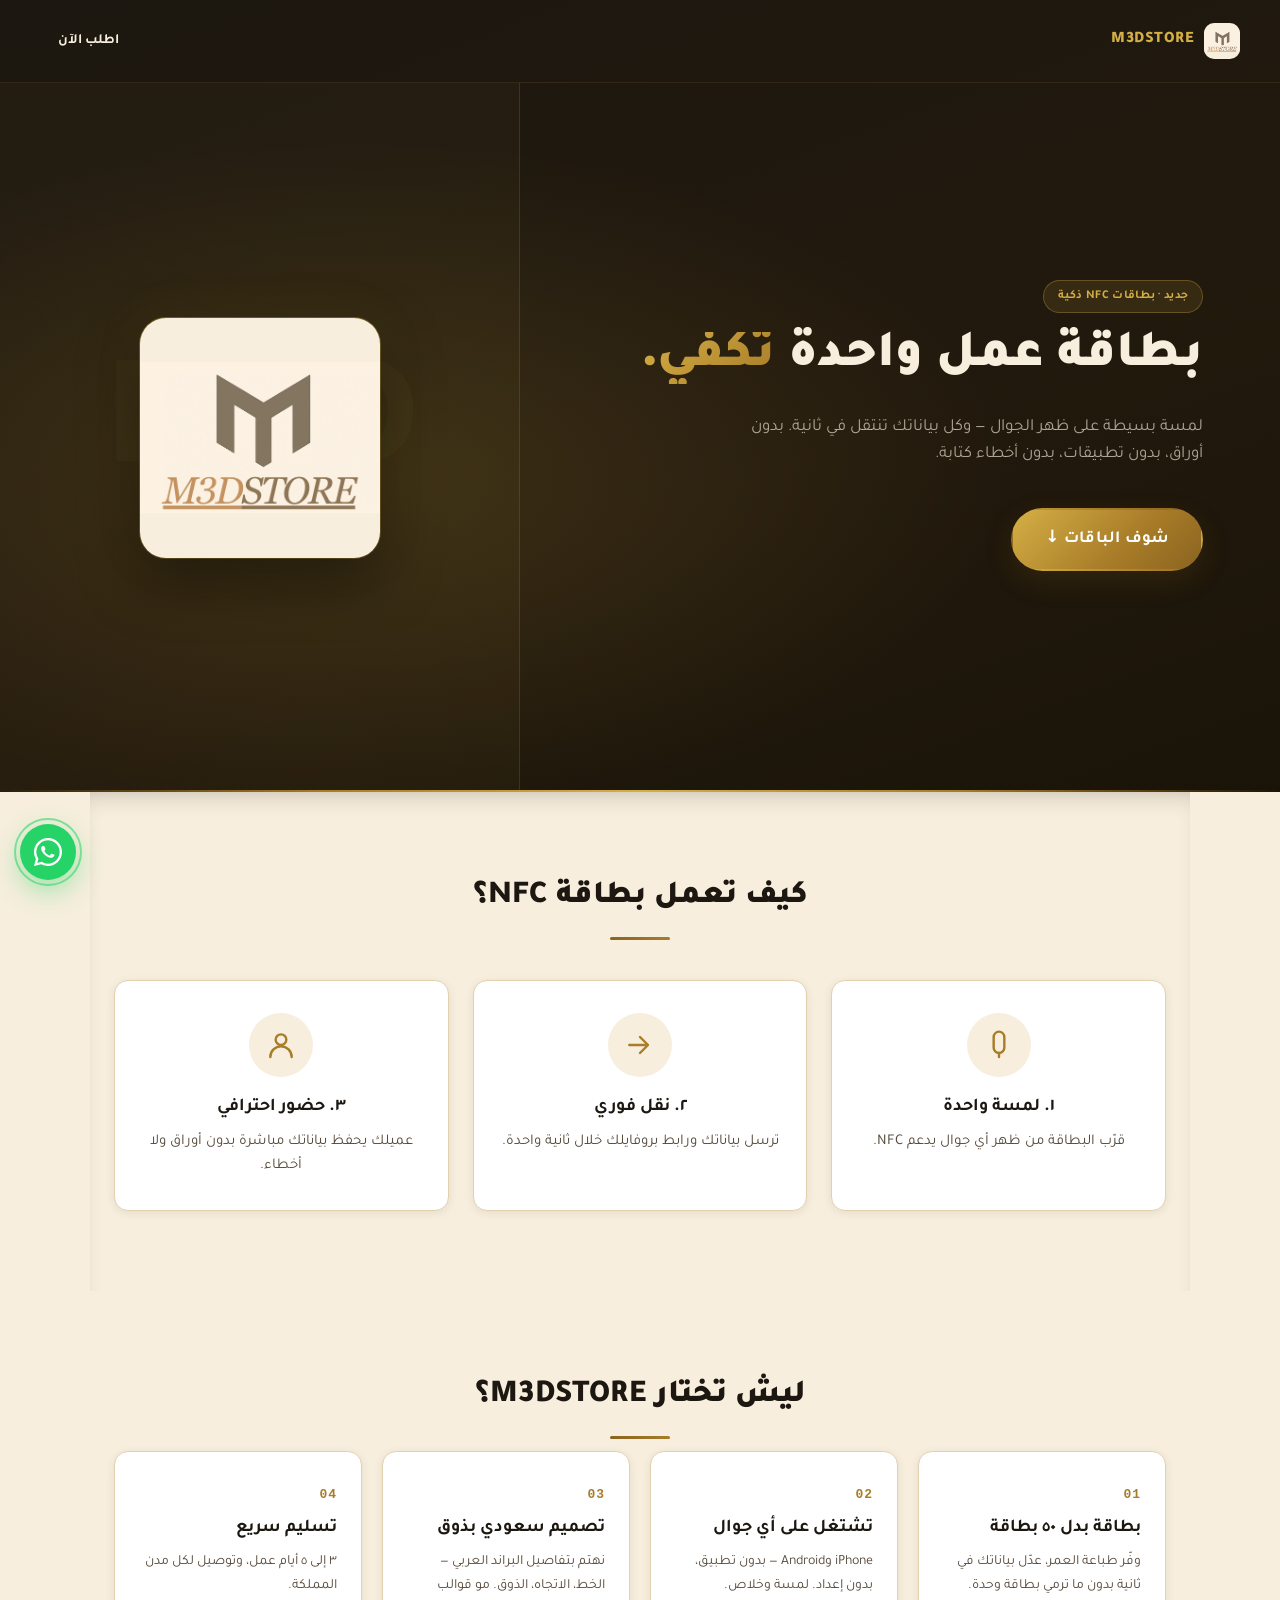
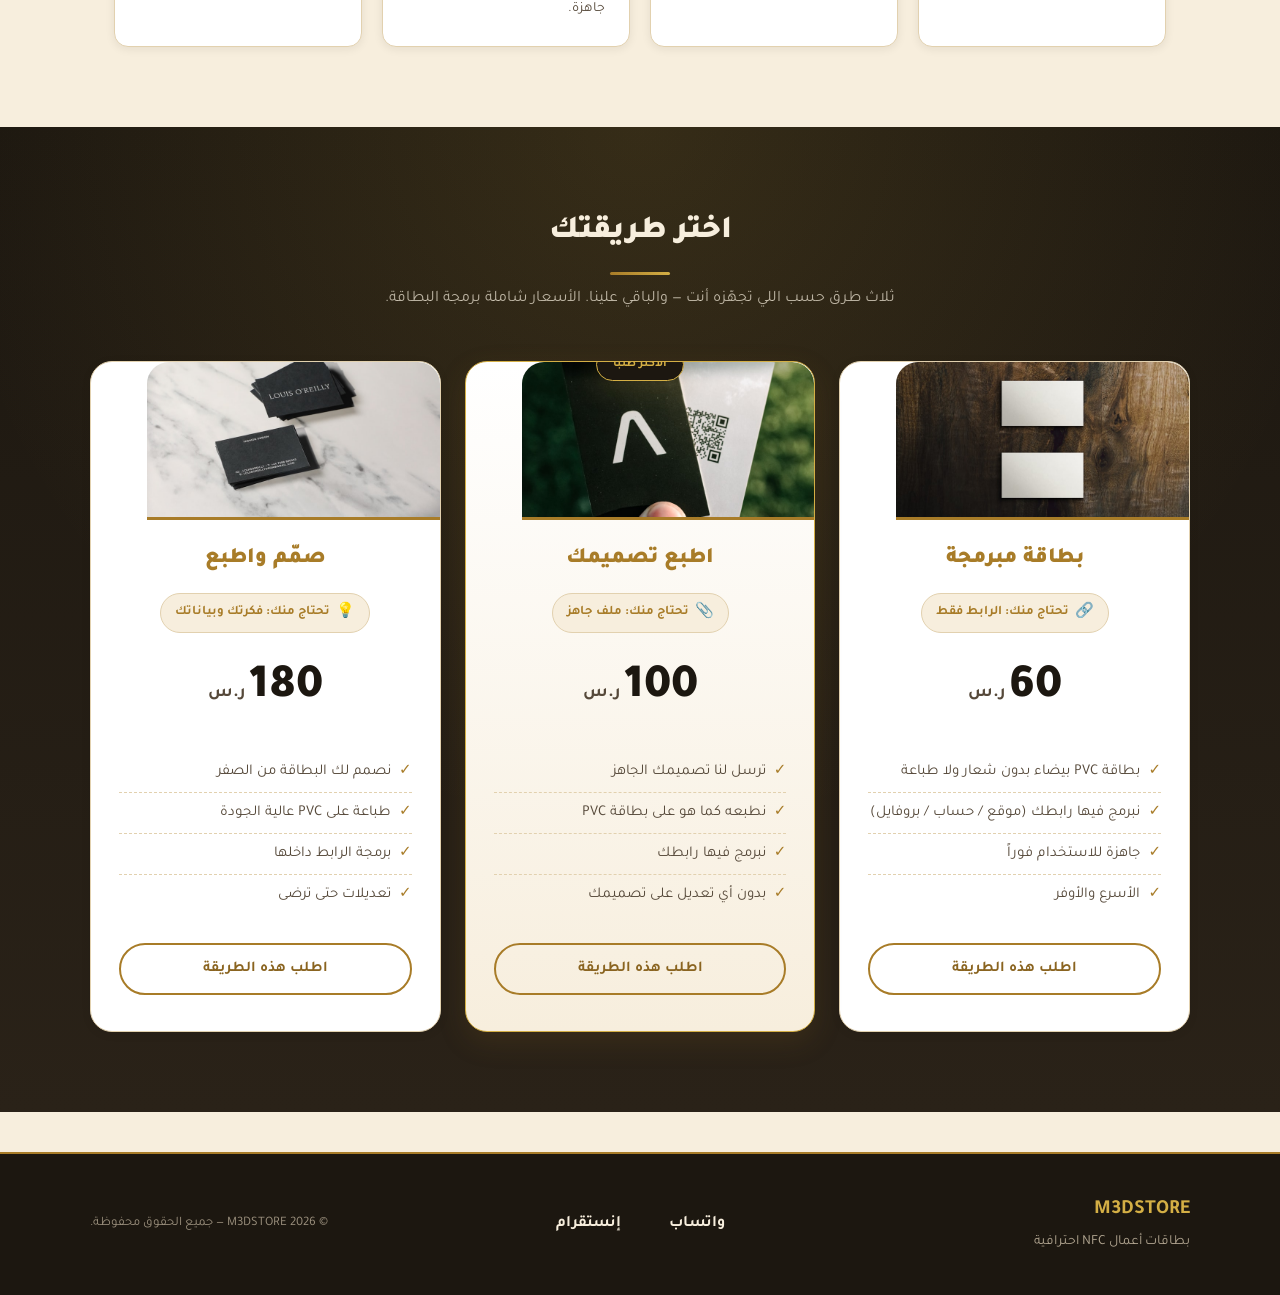
==== commit 36c4e7a0: "تحسينات متّفق عليها من تحليل 3 وكلاء: توحيد أسعار order، زر احتياطي للواتساب، توقيع بصري لصفحة الطلب" ====
--- a/index.html
+++ b/index.html
@@ -183,7 +183,7 @@
     </div>
   </footer>
 
-  <a href="https://wa.me/966566123883" target="_blank" rel="noopener" class="wa-fab" aria-label="تواصل واتساب">
+  <a href="https://wa.me/966566123883?text=السلام%20عليكم،%20عندي%20استفسار%20عن%20بطاقات%20NFC" target="_blank" rel="noopener" class="wa-fab" aria-label="تواصل واتساب">
     <svg viewBox="0 0 24 24" width="28" height="28" fill="currentColor" aria-hidden="true">
       <path d="M20.5 3.5A11.9 11.9 0 0 0 12 0C5.4 0 0 5.4 0 12c0 2.1.6 4.2 1.6 6L0 24l6.2-1.6A12 12 0 0 0 12 24c6.6 0 12-5.4 12-12 0-3.2-1.2-6.2-3.5-8.5zM12 22a10 10 0 0 1-5.1-1.4l-.4-.2-3.7 1 1-3.6-.2-.4A10 10 0 1 1 22 12c0 5.5-4.5 10-10 10zm5.5-7.5c-.3-.1-1.8-.9-2-1s-.5-.1-.7.1-.8 1-1 1.2-.4.2-.7.1c-.3-.1-1.3-.5-2.4-1.5-.9-.8-1.5-1.8-1.7-2.1s0-.4.1-.6c.1-.1.3-.3.4-.5.1-.1.2-.3.3-.4.1-.2 0-.4 0-.5l-.9-2.1c-.2-.5-.4-.4-.6-.4h-.5c-.2 0-.5.1-.7.3-.3.3-1 .9-1 2.2 0 1.3.9 2.5 1.1 2.7.1.2 1.9 3 4.7 4.2.7.3 1.2.5 1.6.6.7.2 1.3.2 1.8.1.5-.1 1.8-.7 2-1.4.3-.7.3-1.3.2-1.4-.1-.1-.3-.2-.6-.3z"/>
     </svg>
--- a/assets/css/styles.css
+++ b/assets/css/styles.css
@@ -12,6 +12,7 @@
   --shadow-sm: 0 2px 10px rgba(28, 23, 16, 0.08);
   --shadow-md: 0 10px 28px rgba(138, 100, 32, 0.18);
   --shadow-lg: 0 18px 44px rgba(138, 100, 32, 0.30);
+  --radius-sm: 10px;
   --radius: 14px;
   --radius-lg: 22px;
   --container: 1100px;
@@ -71,10 +72,23 @@
 
 /* ---------- Order page top bar ---------- */
 .order-top {
-  background: linear-gradient(180deg, var(--cream) 0%, var(--cream-2) 100%);
-  border-bottom: 1px solid var(--line);
+  background: linear-gradient(160deg, #1C1710 0%, #22190D 60%, #1a1408 100%);
+  border-bottom: 2px solid var(--gold-dark);
+  position: relative;
+}
+.order-top::after {
+  content: '';
+  position: absolute;
+  bottom: -2px;
+  left: 0;
+  right: 0;
+  height: 2px;
+  background: linear-gradient(90deg, transparent 0%, var(--gold-dark) 25%, var(--gold) 50%, var(--gold-dark) 75%, transparent 100%);
 }
 .order-top .nav-brand { text-decoration: none; }
+.order-top .nav-name { color: var(--gold); }
+.order-top .btn-ghost { color: var(--cream); }
+.order-top .btn-ghost:hover { background: rgba(247, 238, 221, 0.08); color: var(--gold); }
 
 /* ---------- Hero (Poster) ---------- */
 .hero {
@@ -186,7 +200,7 @@
   z-index: 2;
 }
 .nav-logo {
-  border-radius: 8px;
+  border-radius: var(--radius-sm);
   background: var(--cream);
 }
 @keyframes floatY {
@@ -260,7 +274,7 @@
   display: block;
   width: 60px;
   height: 3px;
-  background: var(--gold);
+  background: linear-gradient(90deg, var(--gold-deep), var(--gold-dark));
   margin: 14px auto 0;
   border-radius: 2px;
 }
@@ -272,6 +286,9 @@
 }
 
 /* ---------- Steps (How it works) ---------- */
+.how {
+  box-shadow: inset 0 14px 26px -16px rgba(28, 23, 16, 0.3);
+}
 .steps {
   display: grid;
   grid-template-columns: 1fr;
@@ -312,6 +329,7 @@
 }
 .packages > * { max-width: var(--container); margin-left: auto; margin-right: auto; }
 .packages .section-title { color: var(--cream); }
+.packages .section-title::after { background: linear-gradient(90deg, var(--gold-dark), var(--gold)); }
 .packages .section-sub { color: rgba(247, 238, 221, 0.7); }
 .packages .cards { max-width: var(--container); }
 .cards {
@@ -339,6 +357,7 @@
   margin: -36px -28px 22px;
   border-radius: var(--radius-lg) var(--radius-lg) 0 0;
   background: var(--cream-2);
+  border-bottom: 3px solid var(--gold-dark);
 }
 .card-featured {
   border-color: var(--gold);
@@ -442,7 +461,7 @@
   background: var(--cream);
   border-right: 3px solid var(--gold);
   padding: 12px 16px;
-  border-radius: 10px;
+  border-radius: var(--radius-sm);
   margin: 0 0 20px;
 }
 @keyframes fadeIn {
@@ -503,10 +522,25 @@
   padding: 12px 16px;
   background: var(--cream);
   border-right: 3px solid var(--gold-dark);
-  border-radius: 8px;
+  border-radius: var(--radius-sm);
   color: var(--ink-soft);
   font-size: 14px;
   max-width: 460px;
+}
+.form-sent {
+  margin: 20px auto 0;
+  padding: 18px 20px;
+  background: var(--cream);
+  border: 1px solid var(--gold-dark);
+  border-radius: var(--radius);
+  color: var(--ink);
+  font-size: 15px;
+  font-weight: 700;
+  max-width: 460px;
+  display: flex;
+  flex-direction: column;
+  align-items: center;
+  gap: 14px;
 }
 
 /* ---------- Footer ---------- */
@@ -515,6 +549,7 @@
   color: var(--cream);
   padding: 40px 24px;
   margin-top: 40px;
+  border-top: 2px solid var(--gold-dark);
 }
 .footer-inner {
   max-width: var(--container);
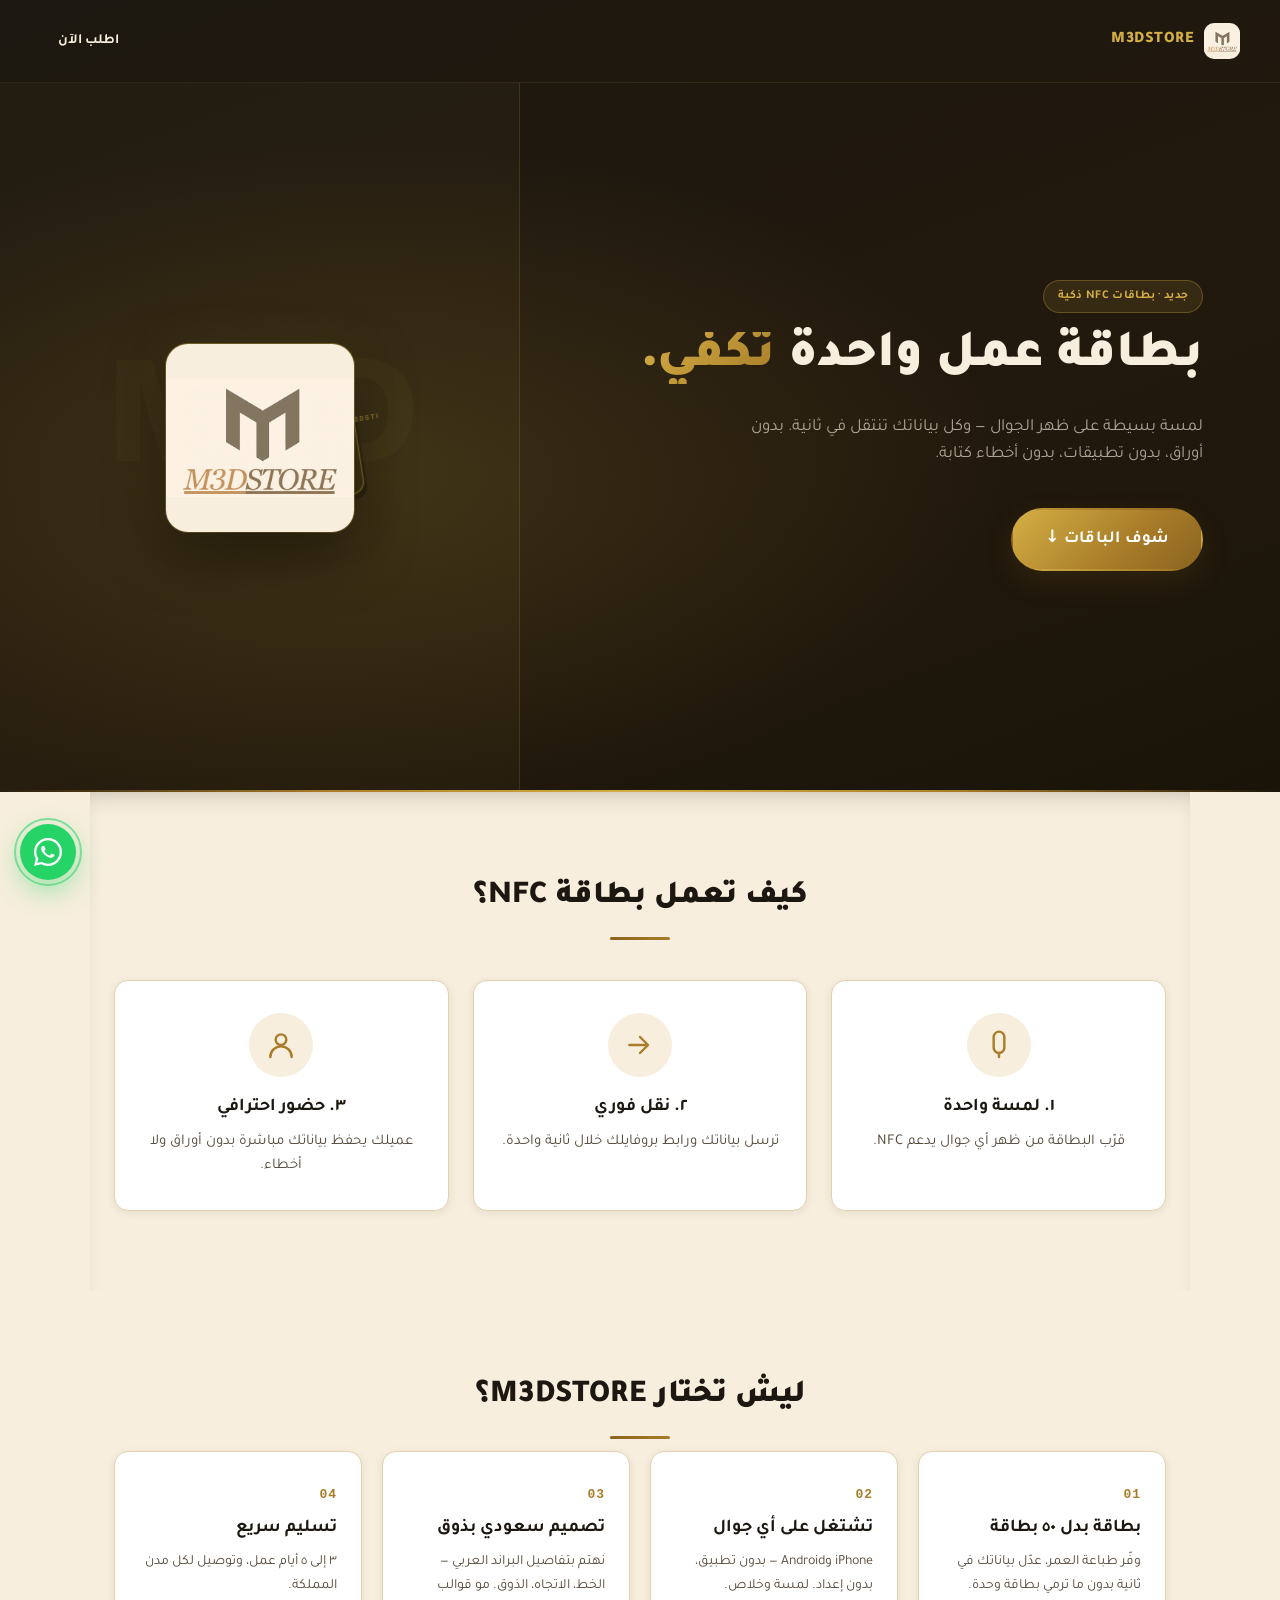
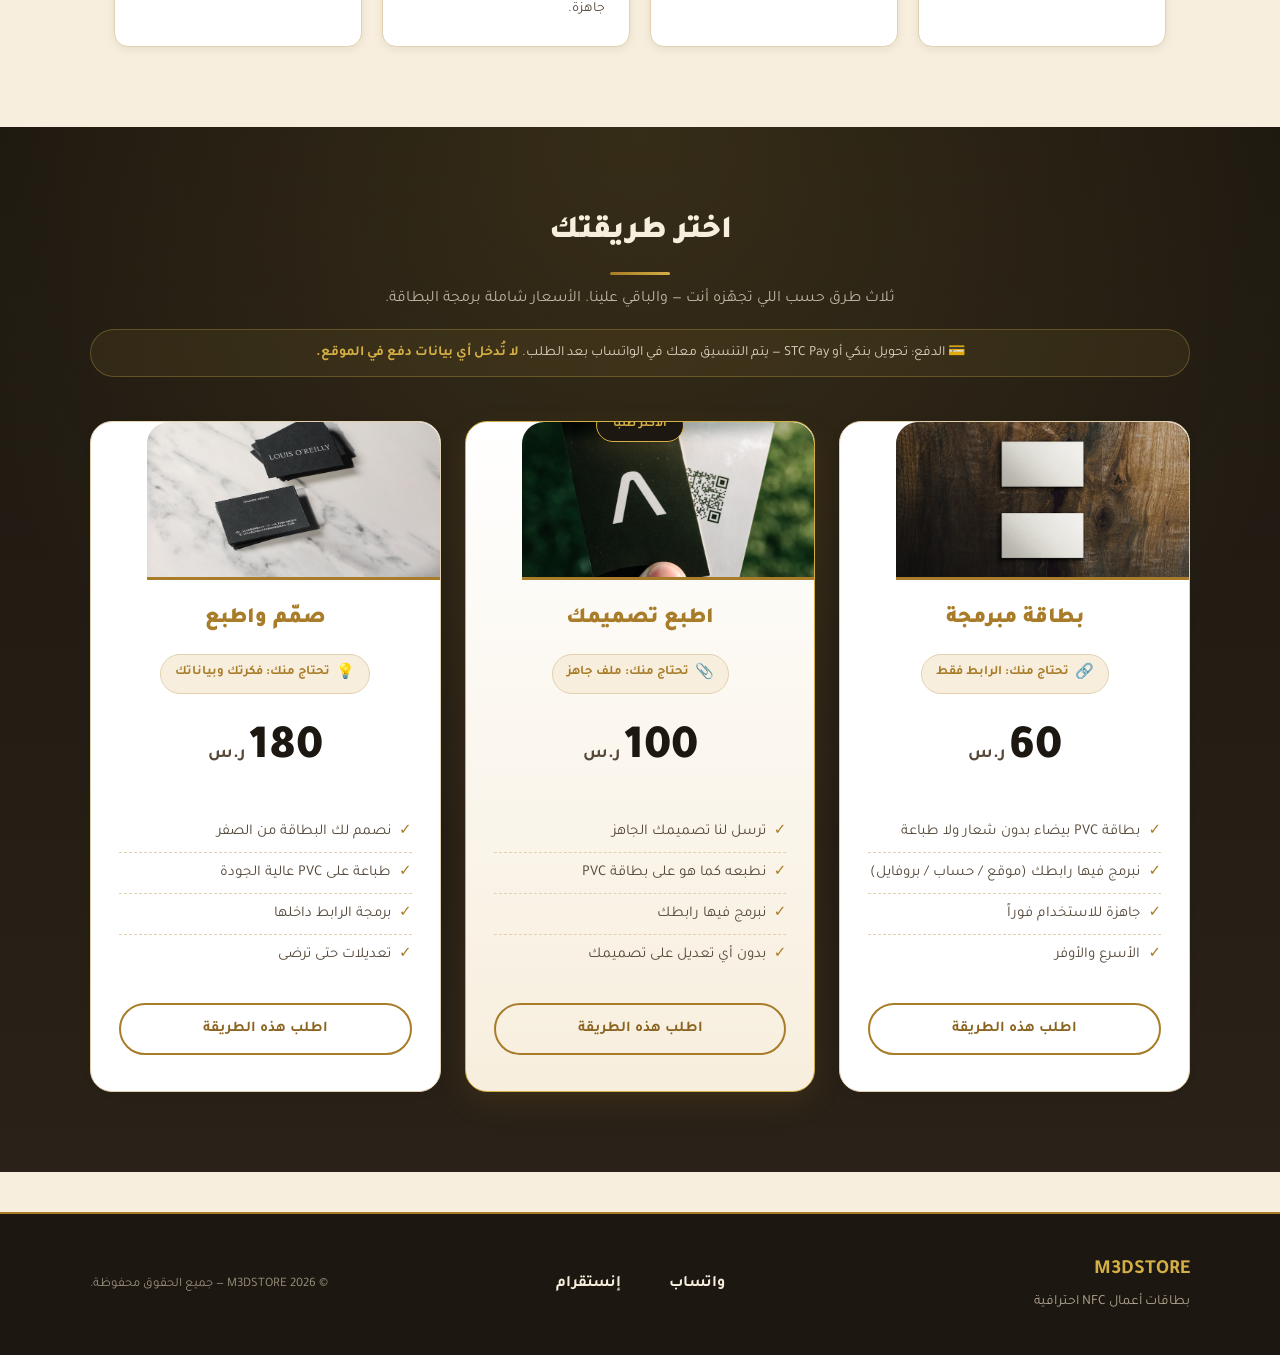
==== commit 7346e67b: "إضافة حقل المدينة/العنوان للنموذج، تأثير بطاقتين متراصّتين في الهيرو، سطر طرق الدفع الآمن (تحويل/STC" ====
--- a/index.html
+++ b/index.html
@@ -122,6 +122,7 @@
   <section class="section packages" id="packages" data-reveal>
     <h2 class="section-title">اختر طريقتك</h2>
     <p class="section-sub">ثلاث طرق حسب اللي تجهّزه أنت — والباقي علينا. الأسعار شاملة برمجة البطاقة.</p>
+    <p class="pay-note">💳 الدفع: تحويل بنكي أو STC Pay — يتم التنسيق معك في الواتساب بعد الطلب. <strong>لا تُدخل أي بيانات دفع في الموقع.</strong></p>
 
     <div class="cards">
       <article class="card">
--- a/assets/css/styles.css
+++ b/assets/css/styles.css
@@ -178,25 +178,27 @@
   align-items: center;
   justify-content: center;
   z-index: 1;
-}
-
+  animation: floatY 4s ease-in-out infinite;
+}
+
+/* بطاقة NFC المرسومة تطلّ خلف الشعار = إحساس "شعارك على بطاقة" */
 .hero-nfc-card {
-  width: 200px;
-  height: 200px;
-  filter: drop-shadow(0 12px 36px rgba(212, 175, 69, 0.22));
-  animation: floatY 4s ease-in-out infinite;
+  position: absolute;
+  width: 188px;
+  height: 188px;
+  transform: rotate(-9deg) translate(26px, 20px);
+  filter: drop-shadow(0 14px 30px rgba(0, 0, 0, 0.45));
+  z-index: 1;
 }
 
 .hero-logo {
   position: absolute;
-  inset: 0;
-  width: 100%;
-  height: 100%;
+  width: 188px;
+  height: 188px;
   object-fit: contain;
-  border-radius: 26px;
+  border-radius: var(--radius-lg);
   background: var(--cream);
   box-shadow: 0 20px 56px rgba(0, 0, 0, 0.5), 0 0 0 1px rgba(212, 175, 69, 0.4), 0 0 48px rgba(212, 175, 69, 0.1);
-  animation: floatY 4s ease-in-out infinite;
   z-index: 2;
 }
 .nav-logo {
@@ -284,6 +286,24 @@
   margin: 0 auto 48px;
   max-width: 520px;
 }
+.pay-note {
+  text-align: center;
+  max-width: 560px;
+  margin: -32px auto 44px;
+  padding: 12px 18px;
+  background: var(--cream);
+  border: 1px solid var(--line);
+  border-radius: 999px;
+  color: var(--ink-soft);
+  font-size: 14px;
+}
+.pay-note strong { color: var(--gold-deep); font-weight: 700; }
+.packages .pay-note {
+  background: rgba(212, 175, 69, 0.08);
+  border-color: rgba(212, 175, 69, 0.3);
+  color: rgba(247, 238, 221, 0.85);
+}
+.packages .pay-note strong { color: var(--gold); }
 
 /* ---------- Steps (How it works) ---------- */
 .how {
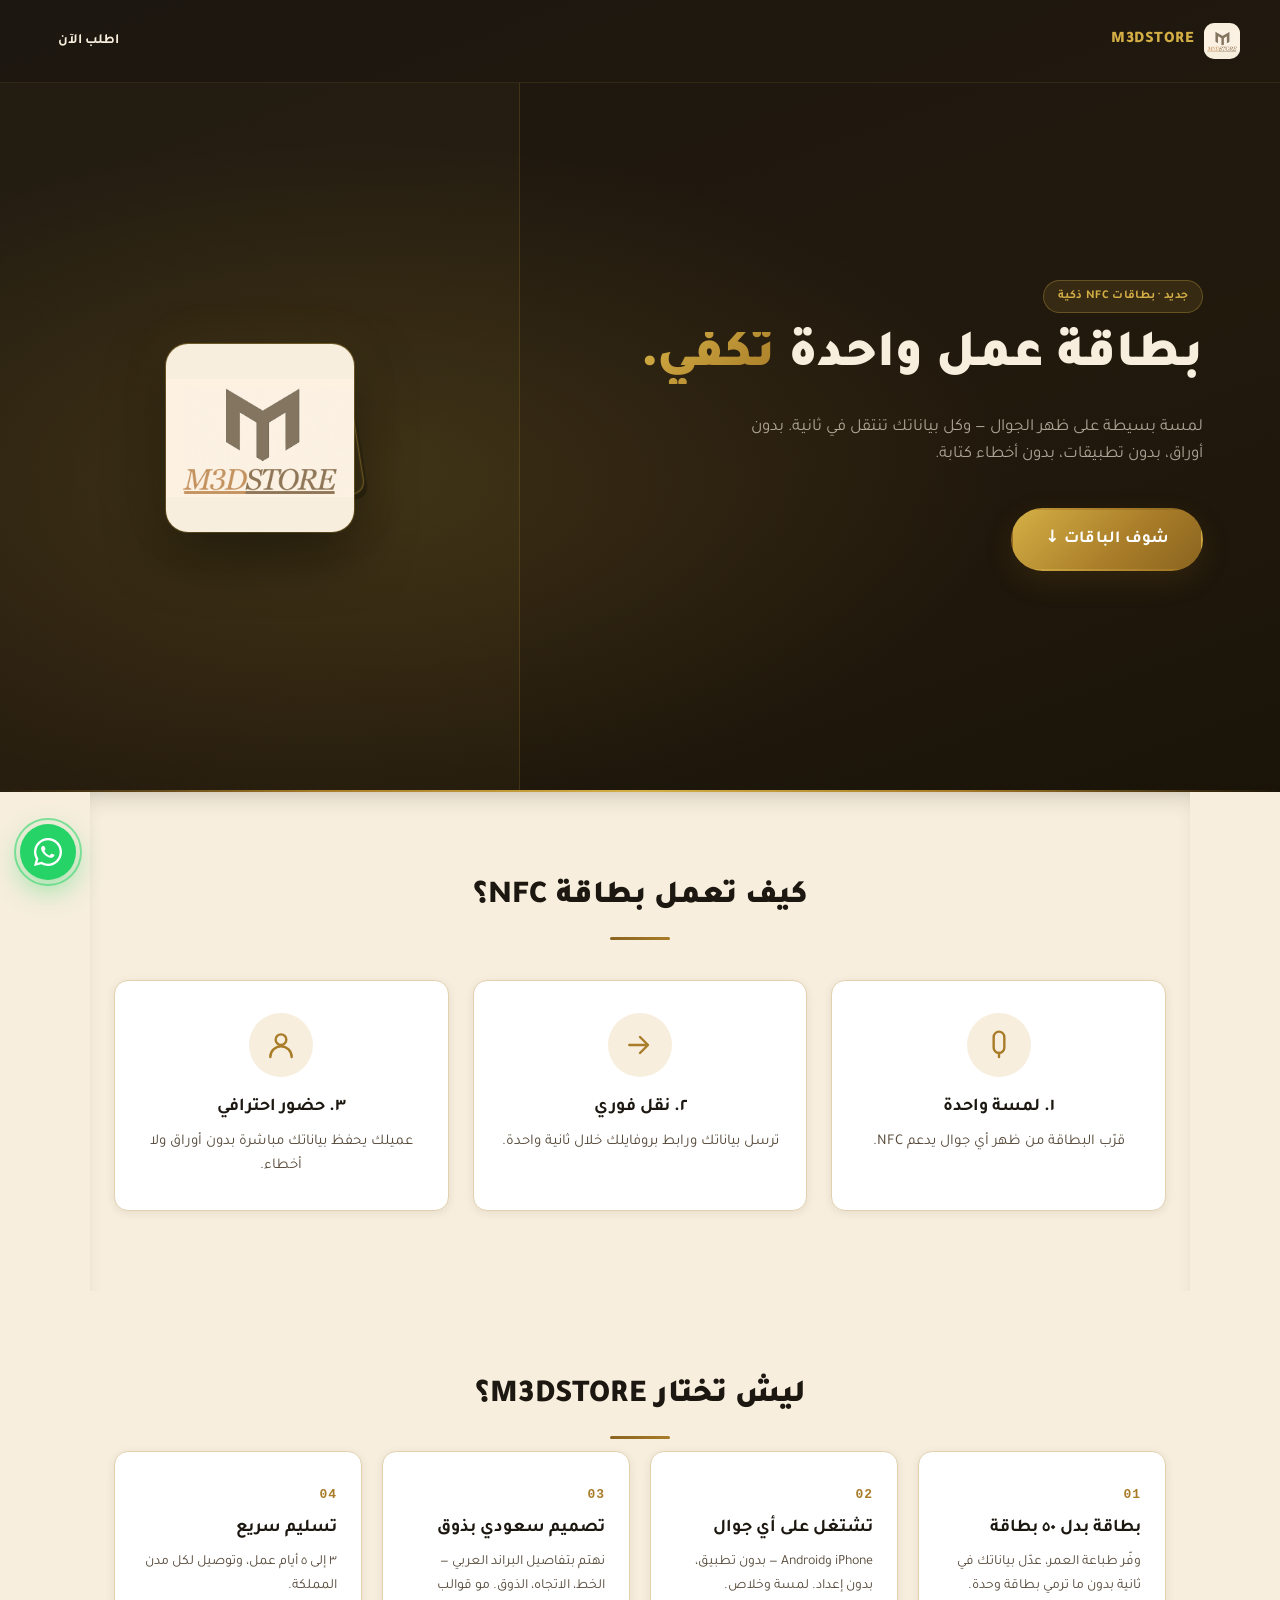
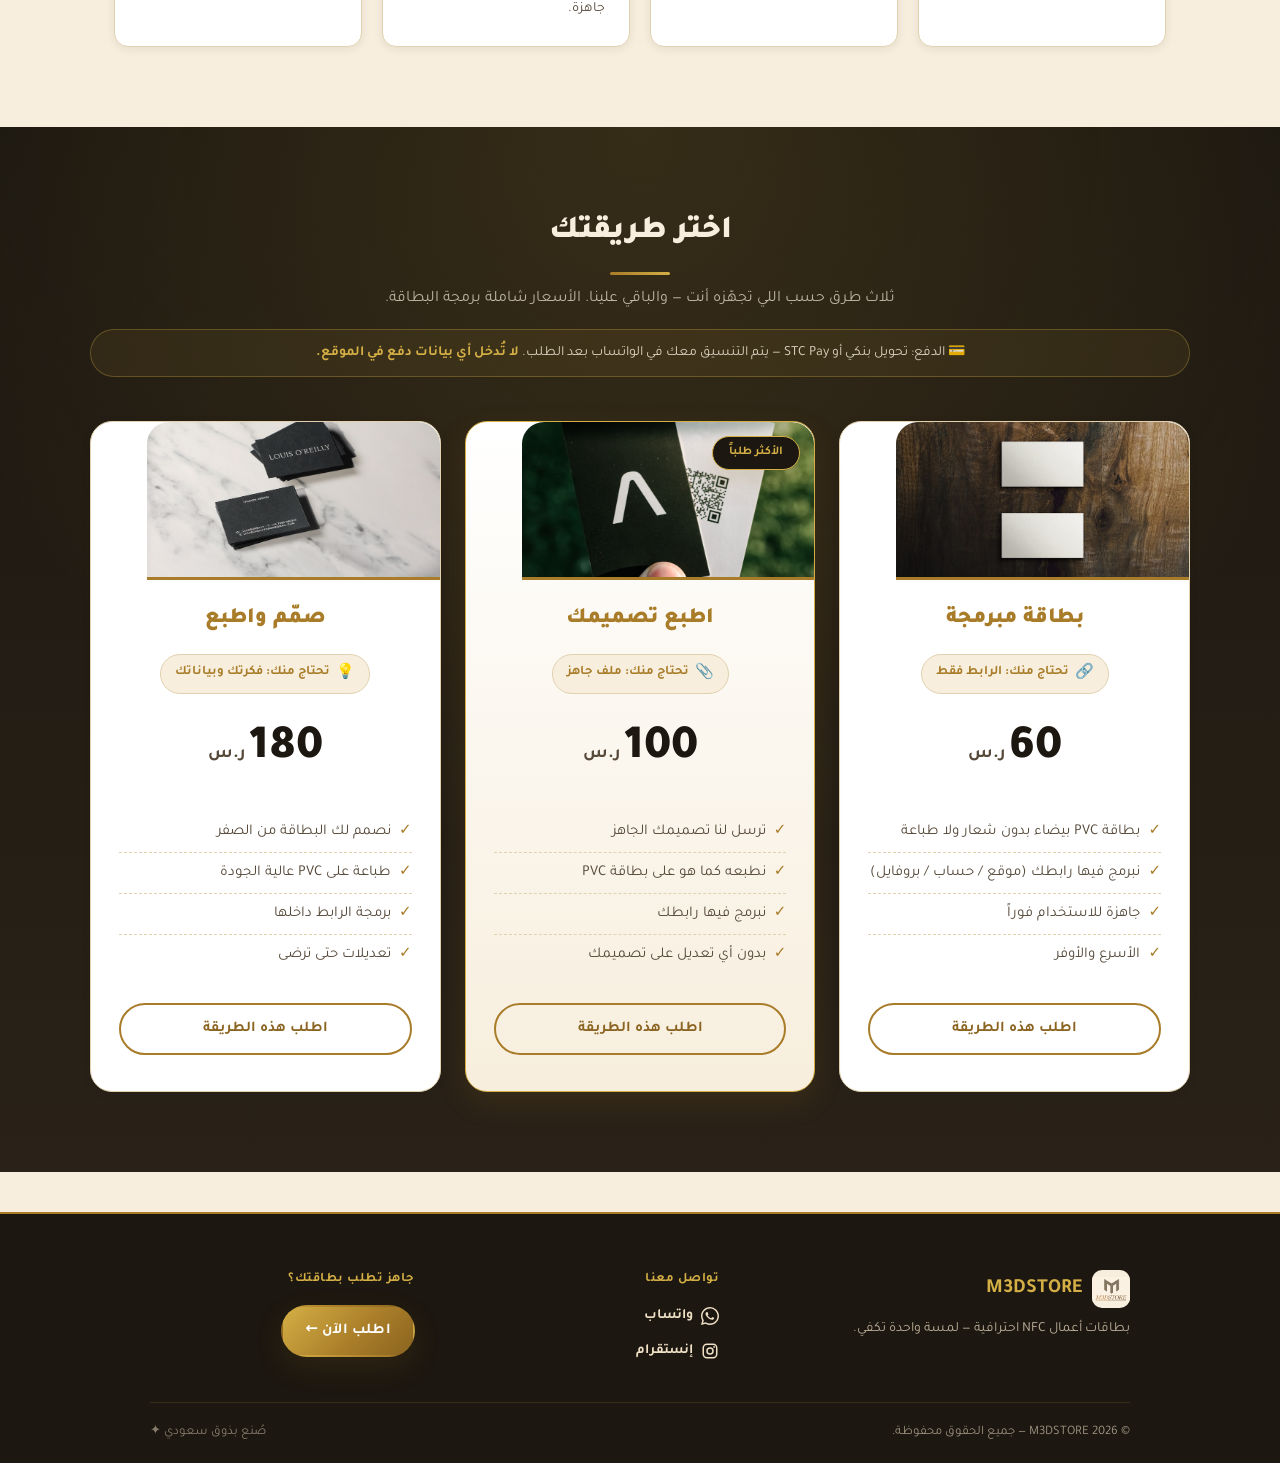
==== commit 4773714a: "إعادة تصميم الفوتر (بنية صفّين + CTA)، إصلاح ظهور شارة الأكثر طلباً، تنظيف بطاقة الهيرو من الحروف ال" ====
--- a/index.html
+++ b/index.html
@@ -29,7 +29,6 @@
         <a href="#packages" class="btn btn-primary btn-lg">شوف الباقات ↓</a>
       </div>
       <div class="hero-poster-visual">
-        <div class="hero-watermark" aria-hidden="true">M3D</div>
         <div class="hero-logo-wrap">
           <span class="nfc-wave"></span>
           <span class="nfc-wave"></span>
@@ -49,7 +48,6 @@
             <path d="M132 78 Q154 98 132 118" fill="none" stroke="rgba(212,175,69,0.3)" stroke-width="1.8" stroke-linecap="round"/>
             <rect x="44" y="124" width="56" height="5" rx="2.5" fill="rgba(212,175,69,0.45)"/>
             <rect x="44" y="134" width="38" height="4" rx="2" fill="rgba(212,175,69,0.22)"/>
-            <text x="168" y="78" text-anchor="end" font-size="7.5" font-weight="bold" fill="rgba(212,175,69,0.55)" font-family="monospace" letter-spacing="1.5">M3DSTORE</text>
           </svg>
           <img src="assets/images/logo.png" alt="شعار M3DSTORE" class="hero-logo" onerror="this.style.display='none'" />
         </div>
@@ -172,15 +170,36 @@
 
   <footer class="footer">
     <div class="footer-inner">
-      <div class="footer-brand">
-        <strong>M3DSTORE</strong>
-        <span>بطاقات أعمال NFC احترافية</span>
-      </div>
-      <div class="footer-links">
-        <a href="https://wa.me/966566123883" target="_blank" rel="noopener">واتساب</a>
-        <a href="https://instagram.com/M3dStore2026" target="_blank" rel="noopener">إنستقرام</a>
-      </div>
-      <div class="footer-copy">© <span id="year"></span> M3DSTORE — جميع الحقوق محفوظة.</div>
+      <div class="footer-main">
+        <div class="footer-brand">
+          <div class="footer-brand-top">
+            <img src="assets/images/logo.png" alt="M3DSTORE" class="footer-logo" onerror="this.style.display='none'" />
+            <strong>M3DSTORE</strong>
+          </div>
+          <span>بطاقات أعمال NFC احترافية — لمسة واحدة تكفي.</span>
+        </div>
+        <div class="footer-contact">
+          <h4 class="footer-col-title">تواصل معنا</h4>
+          <div class="footer-links">
+            <a href="https://wa.me/966566123883?text=السلام%20عليكم،%20عندي%20استفسار%20عن%20بطاقات%20NFC" target="_blank" rel="noopener">
+              <svg viewBox="0 0 24 24" fill="currentColor" aria-hidden="true"><path d="M20.5 3.5A11.9 11.9 0 0 0 12 0C5.4 0 0 5.4 0 12c0 2.1.6 4.2 1.6 6L0 24l6.2-1.6A12 12 0 0 0 12 24c6.6 0 12-5.4 12-12 0-3.2-1.2-6.2-3.5-8.5zM12 22a10 10 0 0 1-5.1-1.4l-.4-.2-3.7 1 1-3.6-.2-.4A10 10 0 1 1 22 12c0 5.5-4.5 10-10 10zm5.5-7.5c-.3-.1-1.8-.9-2-1s-.5-.1-.7.1-.8 1-1 1.2-.4.2-.7.1c-.3-.1-1.3-.5-2.4-1.5-.9-.8-1.5-1.8-1.7-2.1s0-.4.1-.6c.1-.1.3-.3.4-.5.1-.1.2-.3.3-.4.1-.2 0-.4 0-.5l-.9-2.1c-.2-.5-.4-.4-.6-.4h-.5c-.2 0-.5.1-.7.3-.3.3-1 .9-1 2.2 0 1.3.9 2.5 1.1 2.7.1.2 1.9 3 4.7 4.2.7.3 1.2.5 1.6.6.7.2 1.3.2 1.8.1.5-.1 1.8-.7 2-1.4.3-.7.3-1.3.2-1.4-.1-.1-.3-.2-.6-.3z"/></svg>
+              واتساب
+            </a>
+            <a href="https://instagram.com/M3dStore2026" target="_blank" rel="noopener">
+              <svg viewBox="0 0 24 24" fill="none" stroke="currentColor" stroke-width="2" aria-hidden="true"><rect x="3" y="3" width="18" height="18" rx="5"/><circle cx="12" cy="12" r="4"/><circle cx="17.5" cy="6.5" r="1.2" fill="currentColor" stroke="none"/></svg>
+              إنستقرام
+            </a>
+          </div>
+        </div>
+        <div class="footer-cta">
+          <h4 class="footer-col-title">جاهز تطلب بطاقتك؟</h4>
+          <a href="#packages" class="btn btn-primary">اطلب الآن ←</a>
+        </div>
+      </div>
+      <div class="footer-bottom">
+        <div class="footer-copy">© <span id="year"></span> M3DSTORE — جميع الحقوق محفوظة.</div>
+        <div class="footer-tagline">صُنع بذوق سعودي ✦</div>
+      </div>
     </div>
   </footer>
 
--- a/assets/css/styles.css
+++ b/assets/css/styles.css
@@ -159,17 +159,6 @@
   border-right: 1px solid rgba(212, 175, 69, 0.15);
 }
 
-.hero-watermark {
-  position: absolute;
-  font-size: min(20vw, 160px);
-  font-weight: 900;
-  color: rgba(212, 175, 69, 0.04);
-  letter-spacing: -4px;
-  user-select: none;
-  pointer-events: none;
-  white-space: nowrap;
-}
-
 .hero-logo-wrap {
   position: relative;
   width: 240px;
@@ -386,10 +375,9 @@
 }
 .card-badge {
   position: absolute;
-  top: -14px;
-  left: 50%;
-  transform: translateX(-50%);
-  z-index: 2;
+  top: 14px;
+  right: 14px;
+  z-index: 3;
   background: var(--ink);
   color: var(--gold);
   border: 1px solid var(--gold);
@@ -567,38 +555,80 @@
 .footer {
   background: var(--ink);
   color: var(--cream);
-  padding: 40px 24px;
+  padding: 56px 24px 0;
   margin-top: 40px;
   border-top: 2px solid var(--gold-dark);
 }
 .footer-inner {
-  max-width: var(--container);
+  max-width: 980px;
   margin: 0 auto;
+}
+.footer-main {
   display: grid;
-  gap: 20px;
-  text-align: center;
+  grid-template-columns: 1fr;
+  gap: 32px;
+  text-align: right;
+}
+.footer-col-title {
+  font-size: 13px;
+  color: var(--gold);
+  font-weight: 700;
+  letter-spacing: 0.5px;
+  margin: 0 0 14px;
+}
+.footer-brand-top {
+  display: flex;
+  align-items: center;
+  gap: 10px;
+  margin-bottom: 10px;
+}
+.footer-logo {
+  width: 38px;
+  height: 38px;
+  object-fit: contain;
+  border-radius: var(--radius-sm);
+  background: var(--cream);
 }
 .footer-brand strong {
-  display: block;
   font-size: 20px;
   color: var(--gold);
-  margin-bottom: 4px;
-}
-.footer-brand span { color: var(--cream-2); opacity: 0.7; font-size: 14px; }
+}
+.footer-brand span {
+  display: block;
+  color: var(--cream-2);
+  opacity: 0.75;
+  font-size: 14px;
+  line-height: 1.7;
+  max-width: 280px;
+}
 .footer-links {
   display: flex;
-  justify-content: center;
-  gap: 24px;
+  flex-direction: column;
+  gap: 12px;
 }
 .footer-links a {
-  color: var(--cream);
-  font-weight: 700;
-  padding: 6px 12px;
-  border-radius: 999px;
-  transition: background .15s ease;
-}
-.footer-links a:hover { background: rgba(245, 235, 221, 0.1); }
+  display: inline-flex;
+  align-items: center;
+  gap: 8px;
+  width: fit-content;
+  color: var(--cream-2);
+  font-weight: 700;
+  font-size: 14px;
+  transition: color .15s ease;
+}
+.footer-links a svg { width: 18px; height: 18px; flex-shrink: 0; }
+.footer-links a:hover { color: var(--gold); }
+.footer-bottom {
+  margin-top: 40px;
+  padding: 20px 0;
+  border-top: 1px solid rgba(212, 175, 69, 0.15);
+  display: flex;
+  justify-content: space-between;
+  align-items: center;
+  gap: 16px;
+}
 .footer-copy { color: var(--cream-2); opacity: 0.6; font-size: 13px; }
+.footer-tagline { color: var(--cream-2); opacity: 0.5; font-size: 13px; }
 
 /* ---------- Why section ---------- */
 .why-grid {
@@ -700,6 +730,7 @@
   .nav { padding: 16px 24px; }
   .hero-logo-wrap { width: 180px; height: 180px; }
   .hero-nfc-card { width: 160px; height: 160px; }
+  .footer-bottom { flex-direction: column; align-items: flex-start; gap: 10px; }
 }
 
 @media (min-width: 720px) {
@@ -707,10 +738,9 @@
   .cards { grid-template-columns: repeat(3, 1fr); align-items: stretch; }
   .why-grid { grid-template-columns: repeat(4, 1fr); }
   .form-row { grid-template-columns: 1fr 1fr; }
-  .footer-inner {
-    grid-template-columns: 1fr auto 1fr;
-    text-align: right;
-    align-items: center;
+  .footer-main {
+    grid-template-columns: 1.4fr 1fr 1fr;
+    gap: 40px;
+    align-items: start;
   }
-  .footer-copy { text-align: left; }
-}
+}
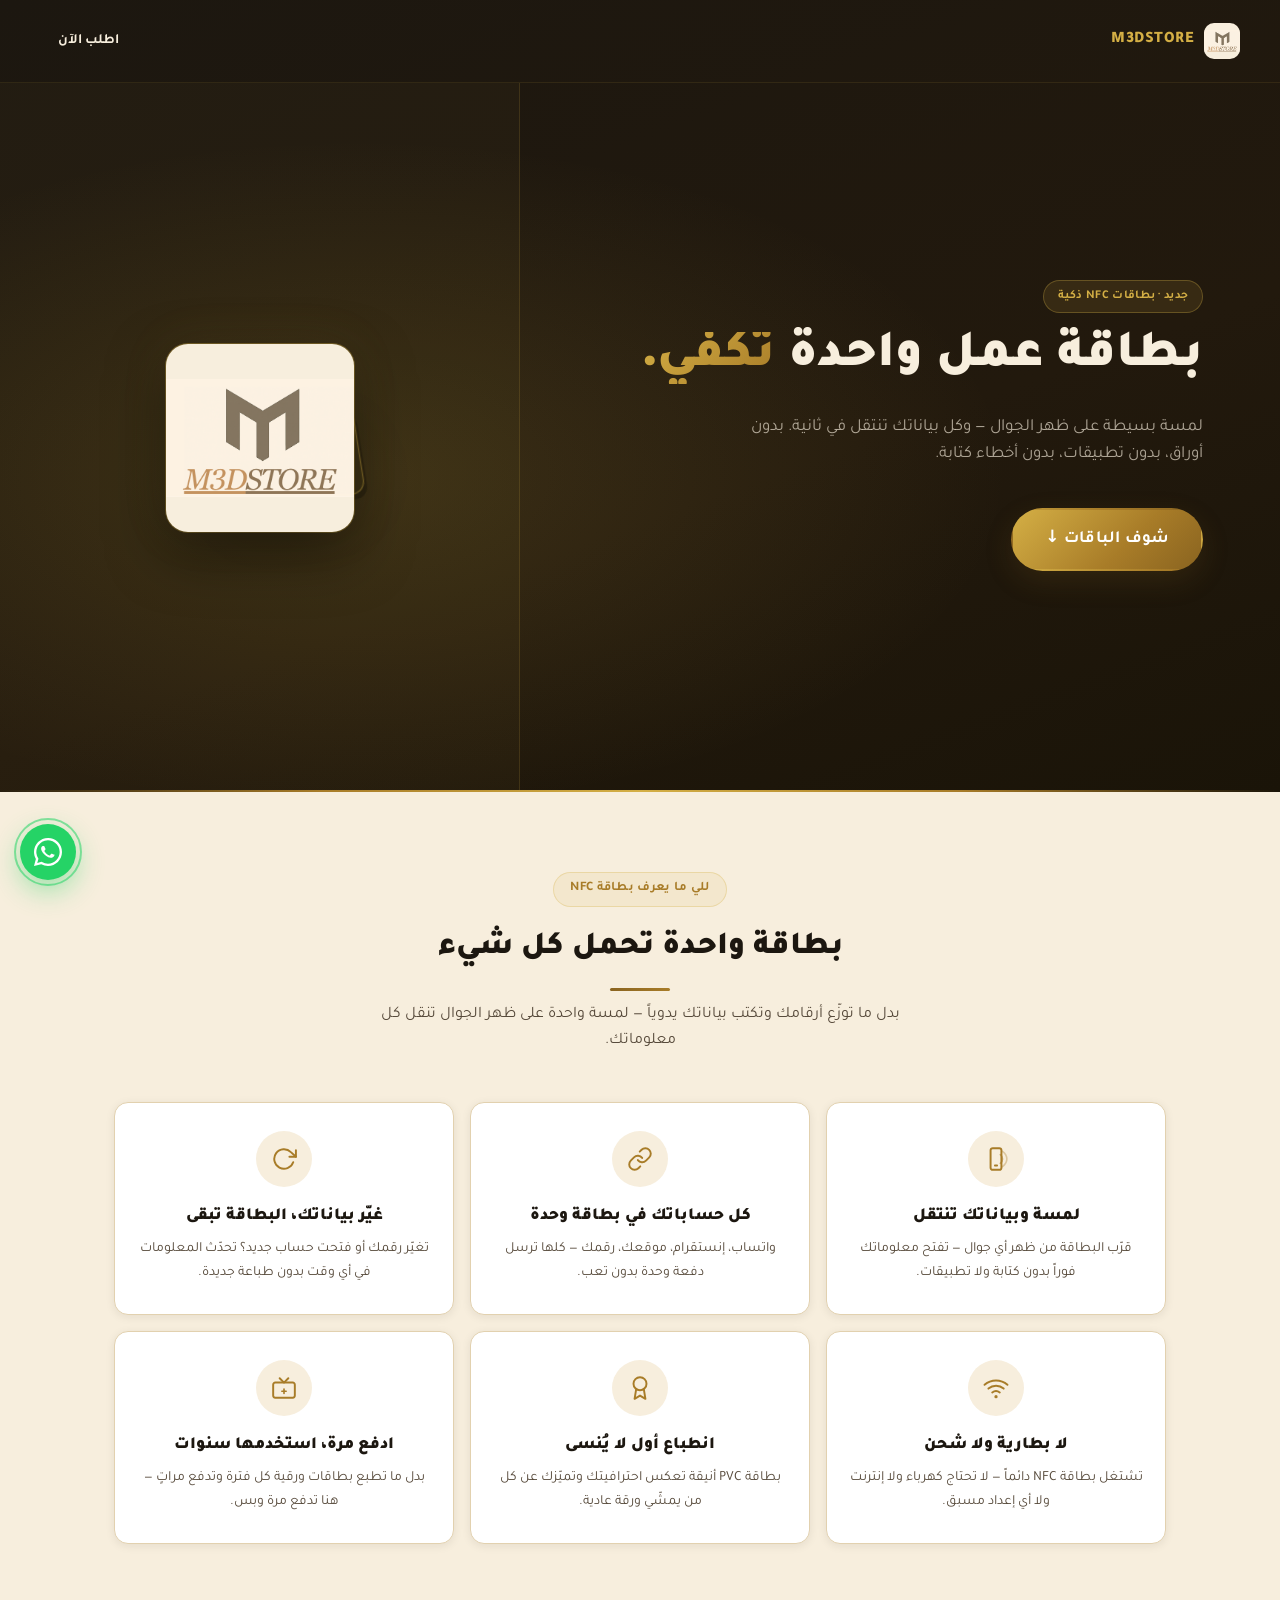
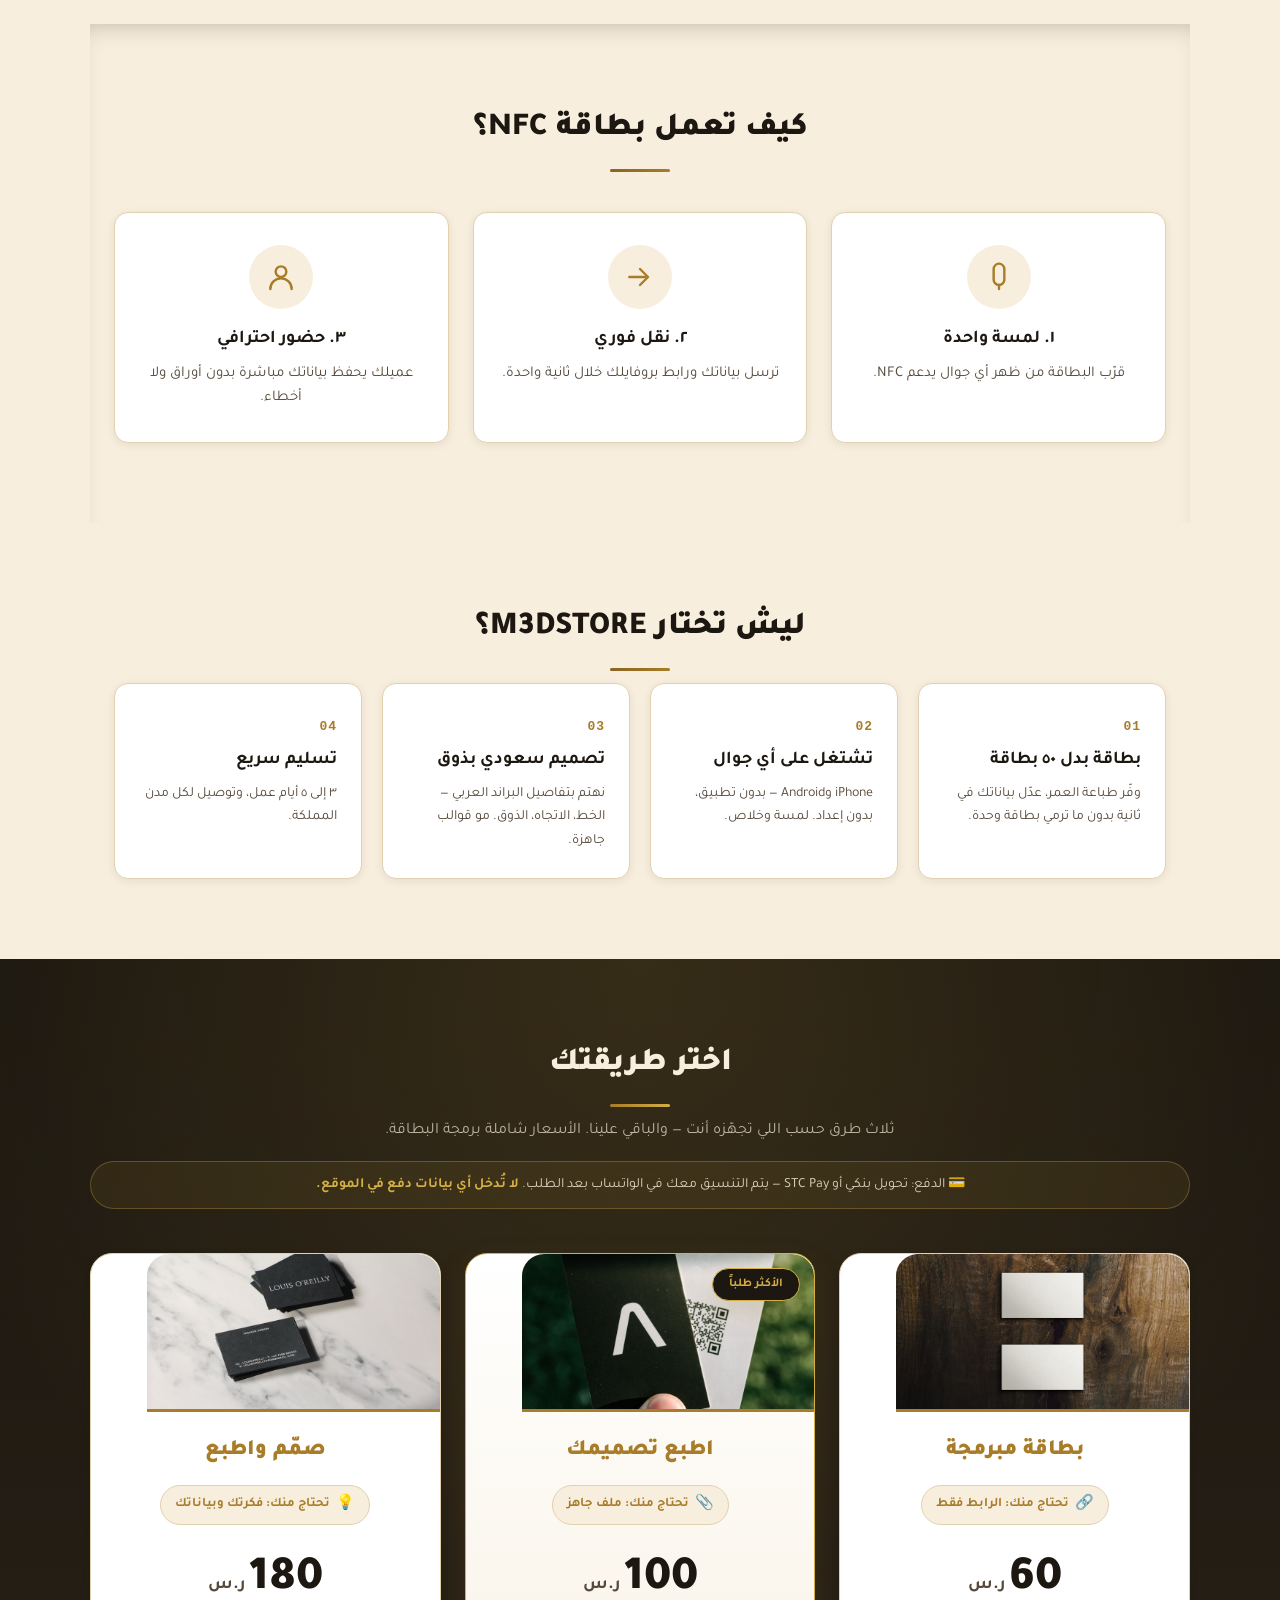
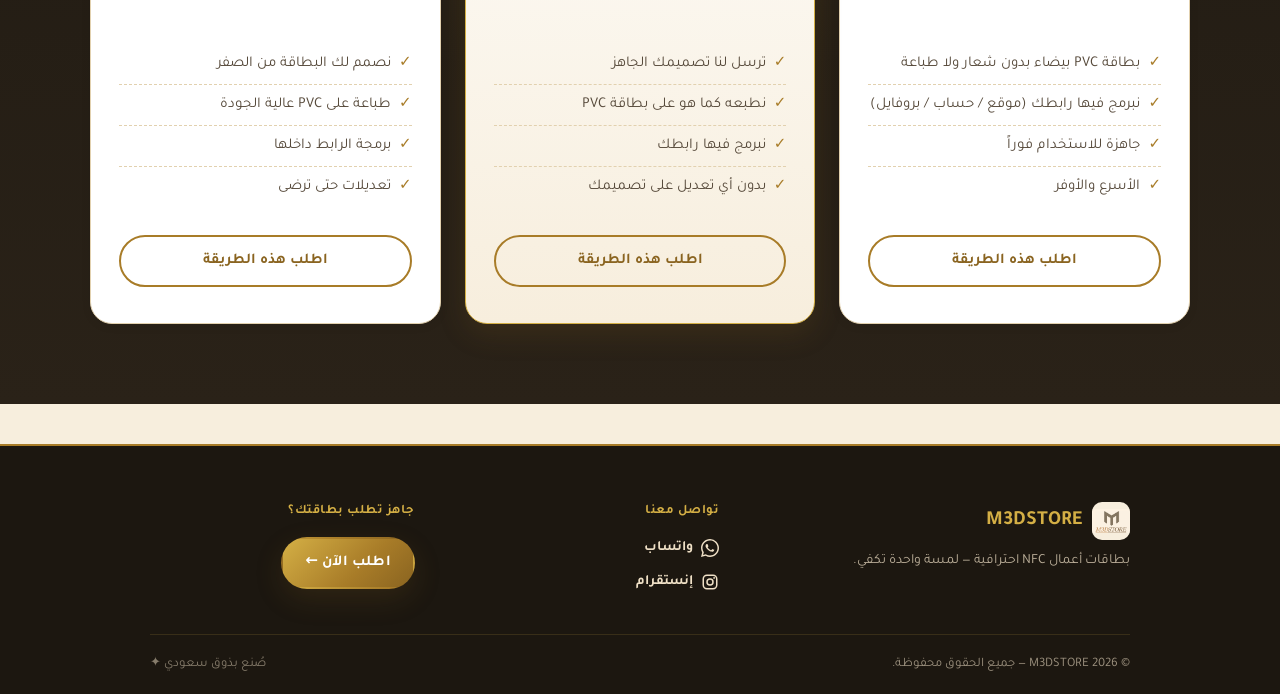
==== commit b7272bcb: "إضافة قسم تعريف NFC + تفعيل hover على بطاقات الخطوات - قسم جديد "بطاقة واحدة تحمل كل شيء" يشرح فوائد" ====
--- a/index.html
+++ b/index.html
@@ -55,6 +55,86 @@
     </div>
   </header>
 
+  <section class="section nfc-intro" data-reveal>
+    <span class="intro-tag">للي ما يعرف بطاقة NFC</span>
+    <h2 class="section-title">بطاقة واحدة تحمل كل شيء</h2>
+    <p class="section-sub">بدل ما توزّع أرقامك وتكتب بياناتك يدوياً — لمسة واحدة على ظهر الجوال تنقل كل معلوماتك.</p>
+    <div class="intro-grid">
+
+      <div class="intro-card">
+        <div class="intro-icon">
+          <svg viewBox="0 0 24 24" fill="none" stroke="currentColor" stroke-width="1.8" stroke-linecap="round" stroke-linejoin="round" aria-hidden="true">
+            <rect x="7" y="2" width="10" height="20" rx="2"/>
+            <path d="M11 18h2"/>
+            <path d="M16 8q2 1.5 2 4t-2 4" stroke-width="1.5" opacity=".6"/>
+            <path d="M18 5q4 3 4 7t-4 7" stroke-width="1.5" opacity=".35"/>
+          </svg>
+        </div>
+        <h3>لمسة وبياناتك تنتقل</h3>
+        <p>قرّب البطاقة من ظهر أي جوال — تفتح معلوماتك فوراً بدون كتابة ولا تطبيقات.</p>
+      </div>
+
+      <div class="intro-card">
+        <div class="intro-icon">
+          <svg viewBox="0 0 24 24" fill="none" stroke="currentColor" stroke-width="1.8" stroke-linecap="round" stroke-linejoin="round" aria-hidden="true">
+            <path d="M10 13a5 5 0 0 0 7.54.54l3-3a5 5 0 0 0-7.07-7.07l-1.72 1.71"/>
+            <path d="M14 11a5 5 0 0 0-7.54-.54l-3 3a5 5 0 0 0 7.07 7.07l1.71-1.71"/>
+          </svg>
+        </div>
+        <h3>كل حساباتك في بطاقة وحدة</h3>
+        <p>واتساب، إنستقرام، موقعك، رقمك — كلها ترسل دفعة وحدة بدون تعب.</p>
+      </div>
+
+      <div class="intro-card">
+        <div class="intro-icon">
+          <svg viewBox="0 0 24 24" fill="none" stroke="currentColor" stroke-width="1.8" stroke-linecap="round" stroke-linejoin="round" aria-hidden="true">
+            <polyline points="23 4 23 10 17 10"/>
+            <path d="M20.49 15a9 9 0 1 1-2.12-9.36L23 10"/>
+          </svg>
+        </div>
+        <h3>غيّر بياناتك، البطاقة تبقى</h3>
+        <p>تغيّر رقمك أو فتحت حساب جديد؟ تحدّث المعلومات في أي وقت بدون طباعة جديدة.</p>
+      </div>
+
+      <div class="intro-card">
+        <div class="intro-icon">
+          <svg viewBox="0 0 24 24" fill="none" stroke="currentColor" stroke-width="1.8" stroke-linecap="round" stroke-linejoin="round" aria-hidden="true">
+            <path d="M5 12.55a11 11 0 0 1 14.08 0"/>
+            <path d="M1.42 9a16 16 0 0 1 21.16 0"/>
+            <path d="M8.53 16.11a6 6 0 0 1 6.95 0"/>
+            <line x1="12" y1="20" x2="12.01" y2="20" stroke-width="3"/>
+          </svg>
+        </div>
+        <h3>لا بطارية ولا شحن</h3>
+        <p>تشتغل بطاقة NFC دائماً — لا تحتاج كهرباء ولا إنترنت ولا أي إعداد مسبق.</p>
+      </div>
+
+      <div class="intro-card">
+        <div class="intro-icon">
+          <svg viewBox="0 0 24 24" fill="none" stroke="currentColor" stroke-width="1.8" stroke-linecap="round" stroke-linejoin="round" aria-hidden="true">
+            <circle cx="12" cy="8" r="6"/>
+            <path d="M15.477 12.89L17 22l-5-3-5 3 1.523-9.11"/>
+          </svg>
+        </div>
+        <h3>انطباع أول لا يُنسى</h3>
+        <p>بطاقة PVC أنيقة تعكس احترافيتك وتميّزك عن كل من يمشّي ورقة عادية.</p>
+      </div>
+
+      <div class="intro-card">
+        <div class="intro-icon">
+          <svg viewBox="0 0 24 24" fill="none" stroke="currentColor" stroke-width="1.8" stroke-linecap="round" stroke-linejoin="round" aria-hidden="true">
+            <path d="M20 7H4a2 2 0 0 0-2 2v10a2 2 0 0 0 2 2h16a2 2 0 0 0 2-2V9a2 2 0 0 0-2-2z"/>
+            <path d="M16 3l-4 4-4-4"/>
+            <path d="M12 13v4M10 15h4" stroke-width="1.5"/>
+          </svg>
+        </div>
+        <h3>ادفع مرة، استخدمها سنوات</h3>
+        <p>بدل ما تطبع بطاقات ورقية كل فترة وتدفع مراتٍ — هنا تدفع مرة وبس.</p>
+      </div>
+
+    </div>
+  </section>
+
   <section class="section how" id="how" data-reveal>
     <h2 class="section-title">كيف تعمل بطاقة NFC؟</h2>
     <div class="steps">
--- a/assets/css/styles.css
+++ b/assets/css/styles.css
@@ -294,6 +294,51 @@
 }
 .packages .pay-note strong { color: var(--gold); }
 
+/* ---------- NFC Intro ---------- */
+.nfc-intro { text-align: center; }
+.intro-tag {
+  display: inline-block;
+  background: rgba(212, 175, 69, 0.1);
+  color: var(--gold-dark);
+  border: 1px solid rgba(212, 175, 69, 0.3);
+  font-weight: 700;
+  font-size: 13px;
+  padding: 6px 16px;
+  border-radius: 999px;
+  margin-bottom: 16px;
+  letter-spacing: 0.3px;
+}
+.intro-grid {
+  display: grid;
+  grid-template-columns: 1fr;
+  gap: 16px;
+  margin-top: 40px;
+}
+.intro-card {
+  background: var(--white);
+  border-radius: var(--radius);
+  padding: 28px 22px;
+  border: 1px solid var(--line);
+  box-shadow: var(--shadow-sm);
+  text-align: center;
+  transition: transform .2s ease, box-shadow .2s ease, border-color .2s ease;
+}
+.intro-card:hover { transform: translateY(-4px); box-shadow: var(--shadow-md); border-color: var(--gold); }
+.intro-icon {
+  width: 56px;
+  height: 56px;
+  border-radius: 50%;
+  background: var(--cream);
+  color: var(--gold-dark);
+  display: flex;
+  align-items: center;
+  justify-content: center;
+  margin: 0 auto 16px;
+}
+.intro-icon svg { width: 26px; height: 26px; }
+.intro-card h3 { font-size: 17px; font-weight: 900; color: var(--ink); margin: 0 0 8px; }
+.intro-card p { font-size: 14px; color: var(--ink-soft); margin: 0; line-height: 1.7; }
+
 /* ---------- Steps (How it works) ---------- */
 .how {
   box-shadow: inset 0 14px 26px -16px rgba(28, 23, 16, 0.3);
@@ -311,7 +356,9 @@
   text-align: center;
   box-shadow: var(--shadow-sm);
   border: 1px solid var(--line);
-}
+  transition: transform .2s ease, box-shadow .2s ease, border-color .2s ease;
+}
+.step:hover { transform: translateY(-4px); box-shadow: var(--shadow-md); border-color: var(--gold); }
 .step-icon {
   width: 64px;
   height: 64px;
@@ -735,6 +782,7 @@
 
 @media (min-width: 720px) {
   .steps { grid-template-columns: repeat(3, 1fr); }
+  .intro-grid { grid-template-columns: repeat(3, 1fr); }
   .cards { grid-template-columns: repeat(3, 1fr); align-items: stretch; }
   .why-grid { grid-template-columns: repeat(4, 1fr); }
   .form-row { grid-template-columns: 1fr 1fr; }
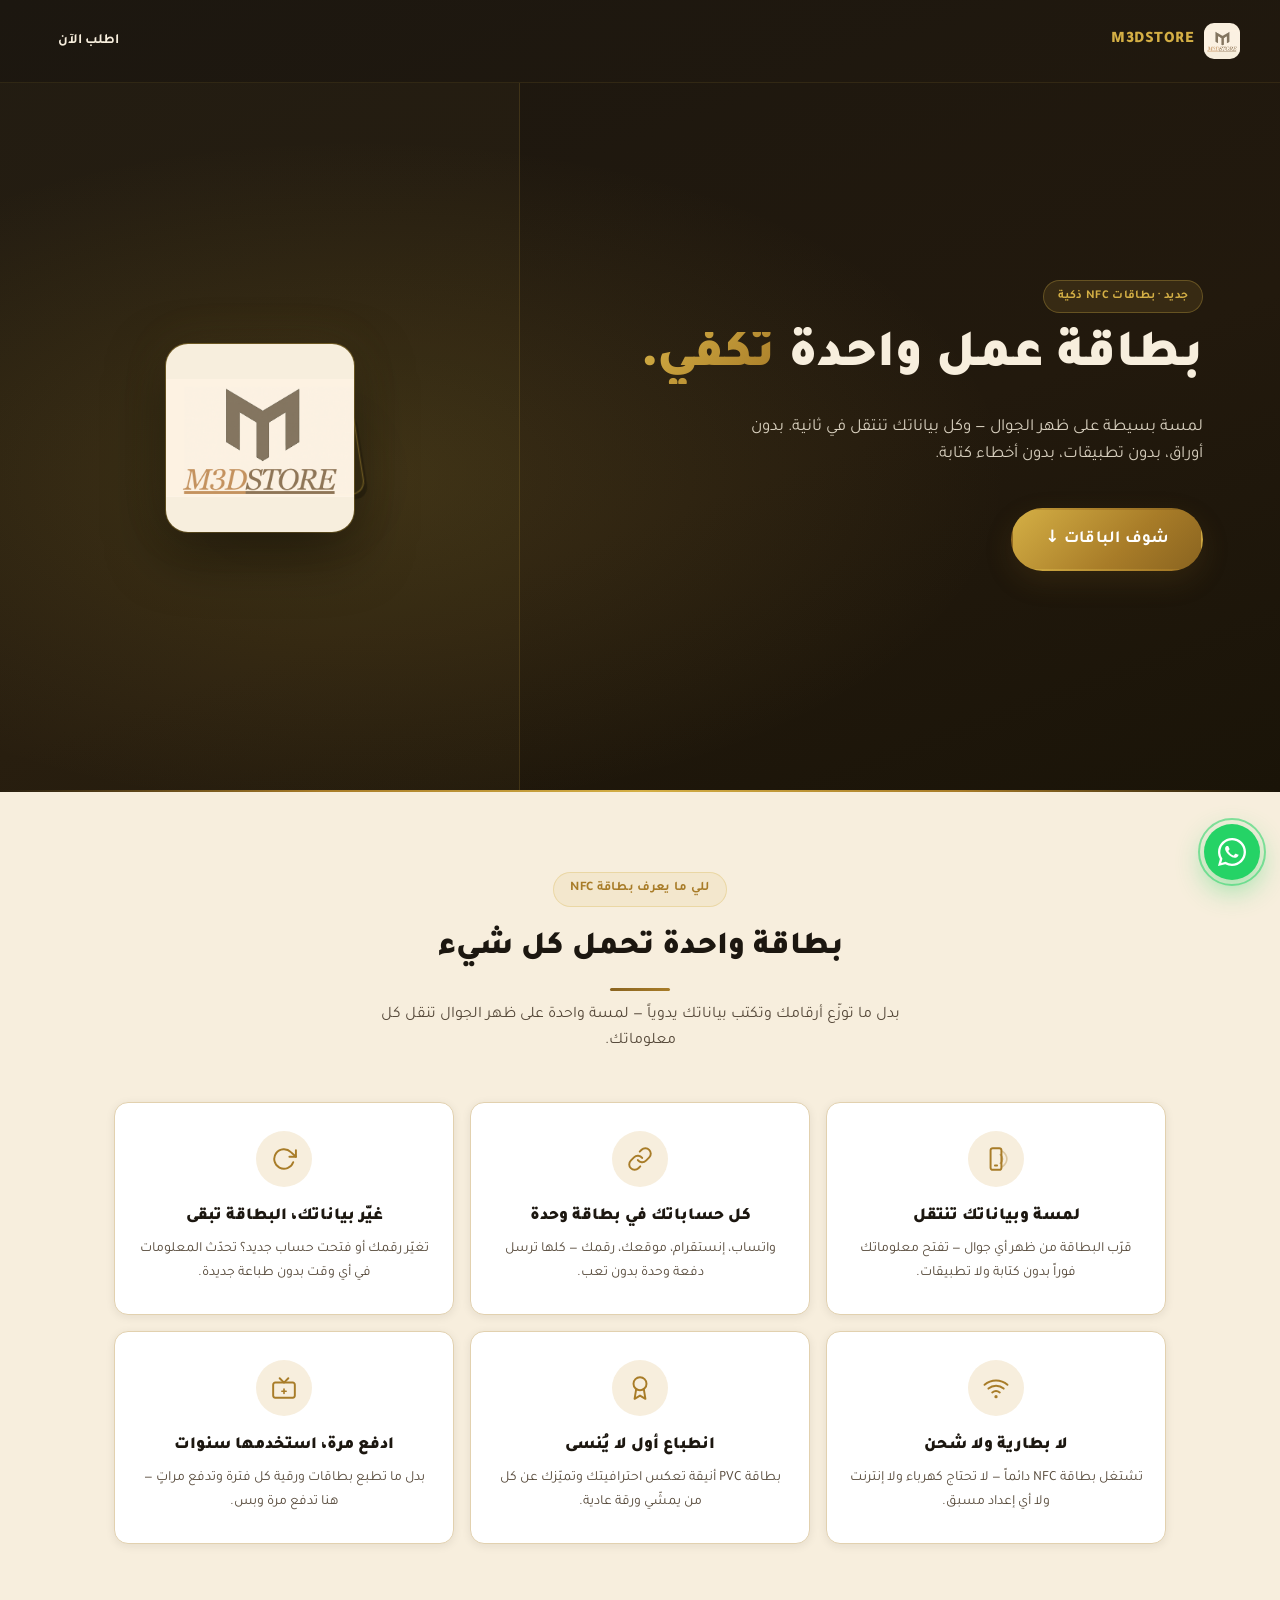
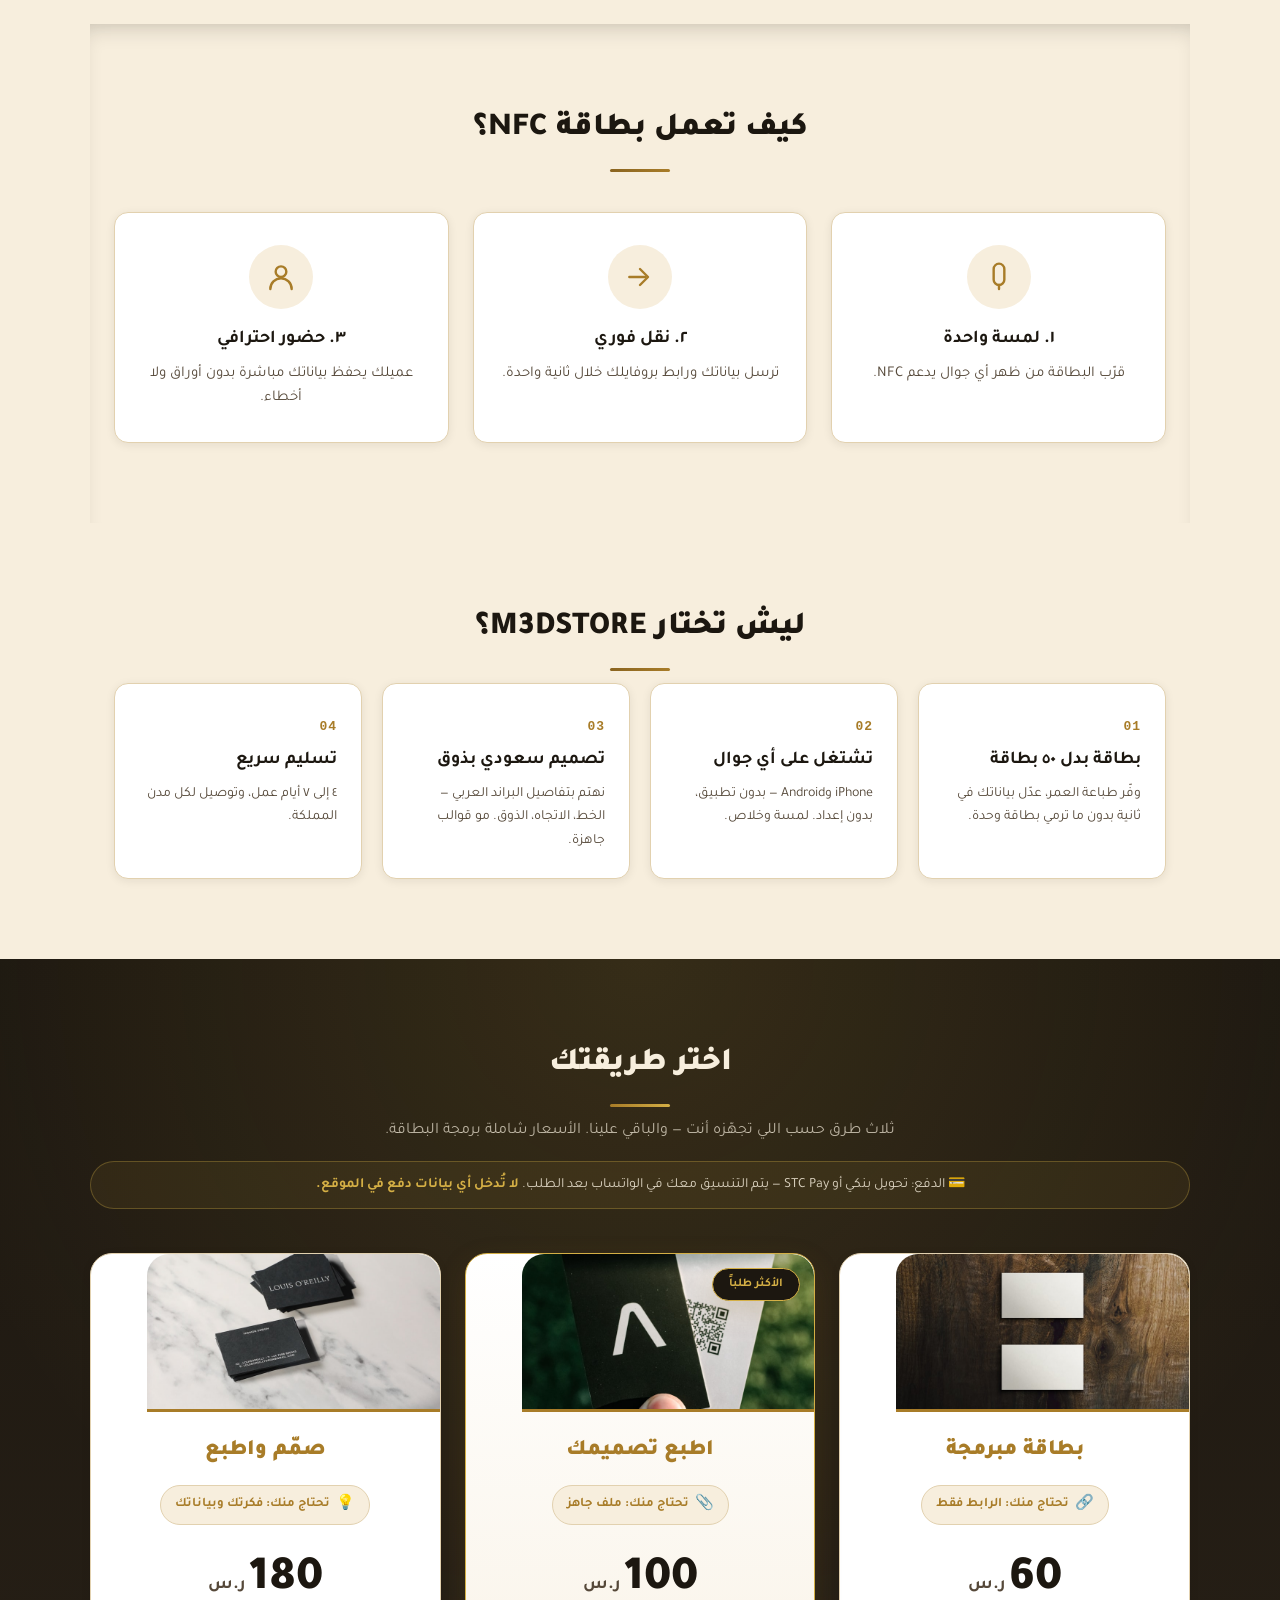
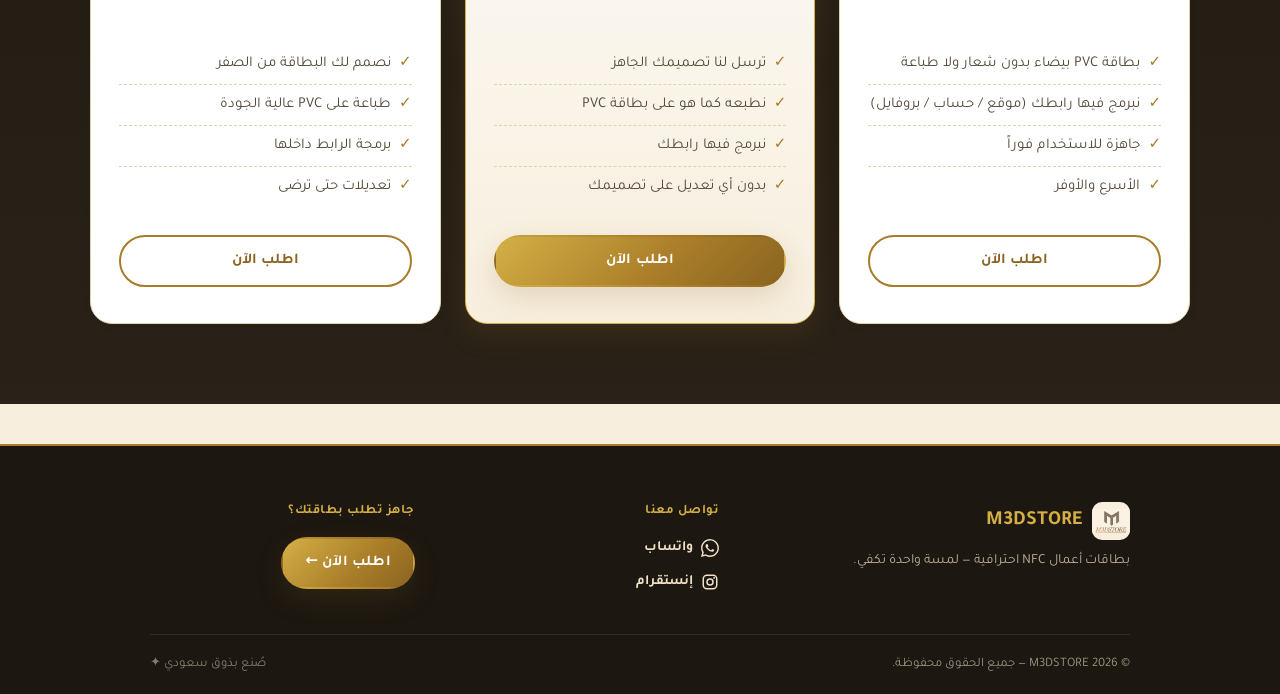
==== commit 57c41813: "تحسينات تجربة المستخدم بعد التحليل الثلاثي - زر واتساب العائم: يسار ← يمين (مطابق لاتجاه RTL) - رفع " ====
--- a/index.html
+++ b/index.html
@@ -192,7 +192,7 @@
       <div class="why-item">
         <span class="why-num">04</span>
         <h3>تسليم سريع</h3>
-        <p>٣ إلى ٥ أيام عمل، وتوصيل لكل مدن المملكة.</p>
+        <p>٤ إلى ٧ أيام عمل، وتوصيل لكل مدن المملكة.</p>
       </div>
     </div>
   </section>
@@ -214,7 +214,7 @@
           <li>جاهزة للاستخدام فوراً</li>
           <li>الأسرع والأوفر</li>
         </ul>
-        <a class="btn btn-outline" href="order.html?service=programmed">اطلب هذه الطريقة</a>
+        <a class="btn btn-outline" href="order.html?service=programmed">اطلب الآن</a>
       </article>
 
       <article class="card card-featured">
@@ -229,7 +229,7 @@
           <li>نبرمج فيها رابطك</li>
           <li>بدون أي تعديل على تصميمك</li>
         </ul>
-        <a class="btn btn-outline" href="order.html?service=print">اطلب هذه الطريقة</a>
+        <a class="btn btn-primary" href="order.html?service=print">اطلب الآن</a>
       </article>
 
       <article class="card">
@@ -243,7 +243,7 @@
           <li>برمجة الرابط داخلها</li>
           <li>تعديلات حتى ترضى</li>
         </ul>
-        <a class="btn btn-outline" href="order.html?service=design">اطلب هذه الطريقة</a>
+        <a class="btn btn-outline" href="order.html?service=design">اطلب الآن</a>
       </article>
     </div>
   </section>
--- a/assets/css/styles.css
+++ b/assets/css/styles.css
@@ -242,7 +242,7 @@
 }
 .hero-sub {
   font-size: clamp(15px, 1.8vw, 17px);
-  color: rgba(247, 238, 221, 0.65);
+  color: rgba(247, 238, 221, 0.85);
   max-width: 480px;
   margin: 0 0 32px;
 }
@@ -480,6 +480,20 @@
   font-size: 15px;
 }
 .card-list li:last-child { border-bottom: none; }
+
+/* أزرار البطاقات: الذهبي الممتلئ حصري للباقة المميزة.
+   أزرار البقية (outline) تتحوّل عند المرور للداكن — لا للذهبي — حتى لا تشبه الزر المميز. */
+.cards .btn-outline:hover {
+  background: var(--ink);
+  color: var(--gold);
+  border-color: var(--ink);
+}
+.card-featured .btn-primary:hover {
+  background: linear-gradient(135deg, #E8C75C 0%, var(--gold-dark) 100%);
+  color: #fff;
+  transform: translateY(-2px);
+  box-shadow: var(--shadow-lg);
+}
 .card-list li::before {
   content: '✓';
   color: var(--gold-dark);
@@ -557,6 +571,7 @@
   outline: none;
   border-color: var(--gold-dark);
   background: var(--white);
+  box-shadow: 0 0 0 3px rgba(212, 175, 69, 0.25);
 }
 .field input[type="file"] {
   padding: 10px;
@@ -571,6 +586,12 @@
 .form-actions {
   text-align: center;
   margin-top: 28px;
+}
+.delivery-note {
+  margin: 14px auto 0;
+  color: var(--ink-soft);
+  font-size: 14px;
+  font-weight: 700;
 }
 .form-note {
   margin: 16px auto 0;
@@ -732,7 +753,7 @@
 /* ---------- Floating WhatsApp button ---------- */
 .wa-fab {
   position: fixed;
-  left: 20px;
+  right: 20px;
   bottom: 20px;
   z-index: 99;
   width: 56px;
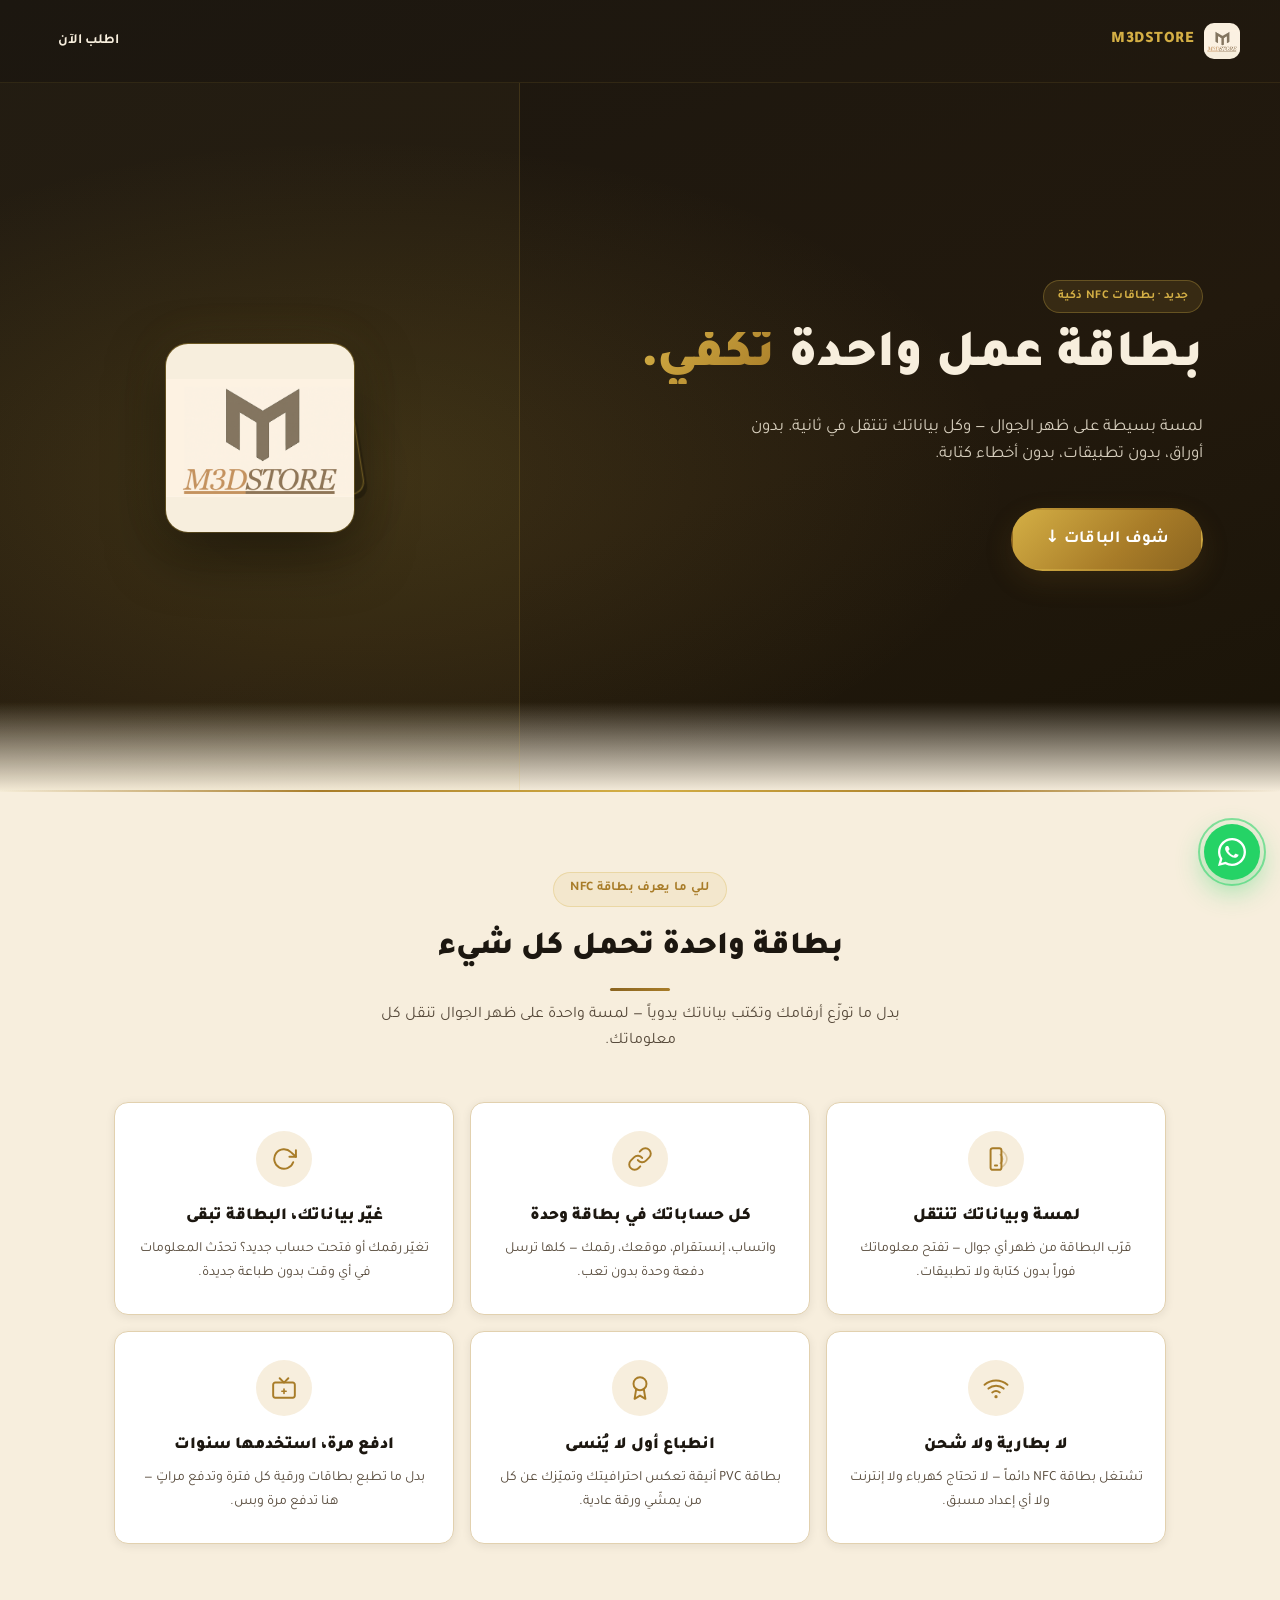
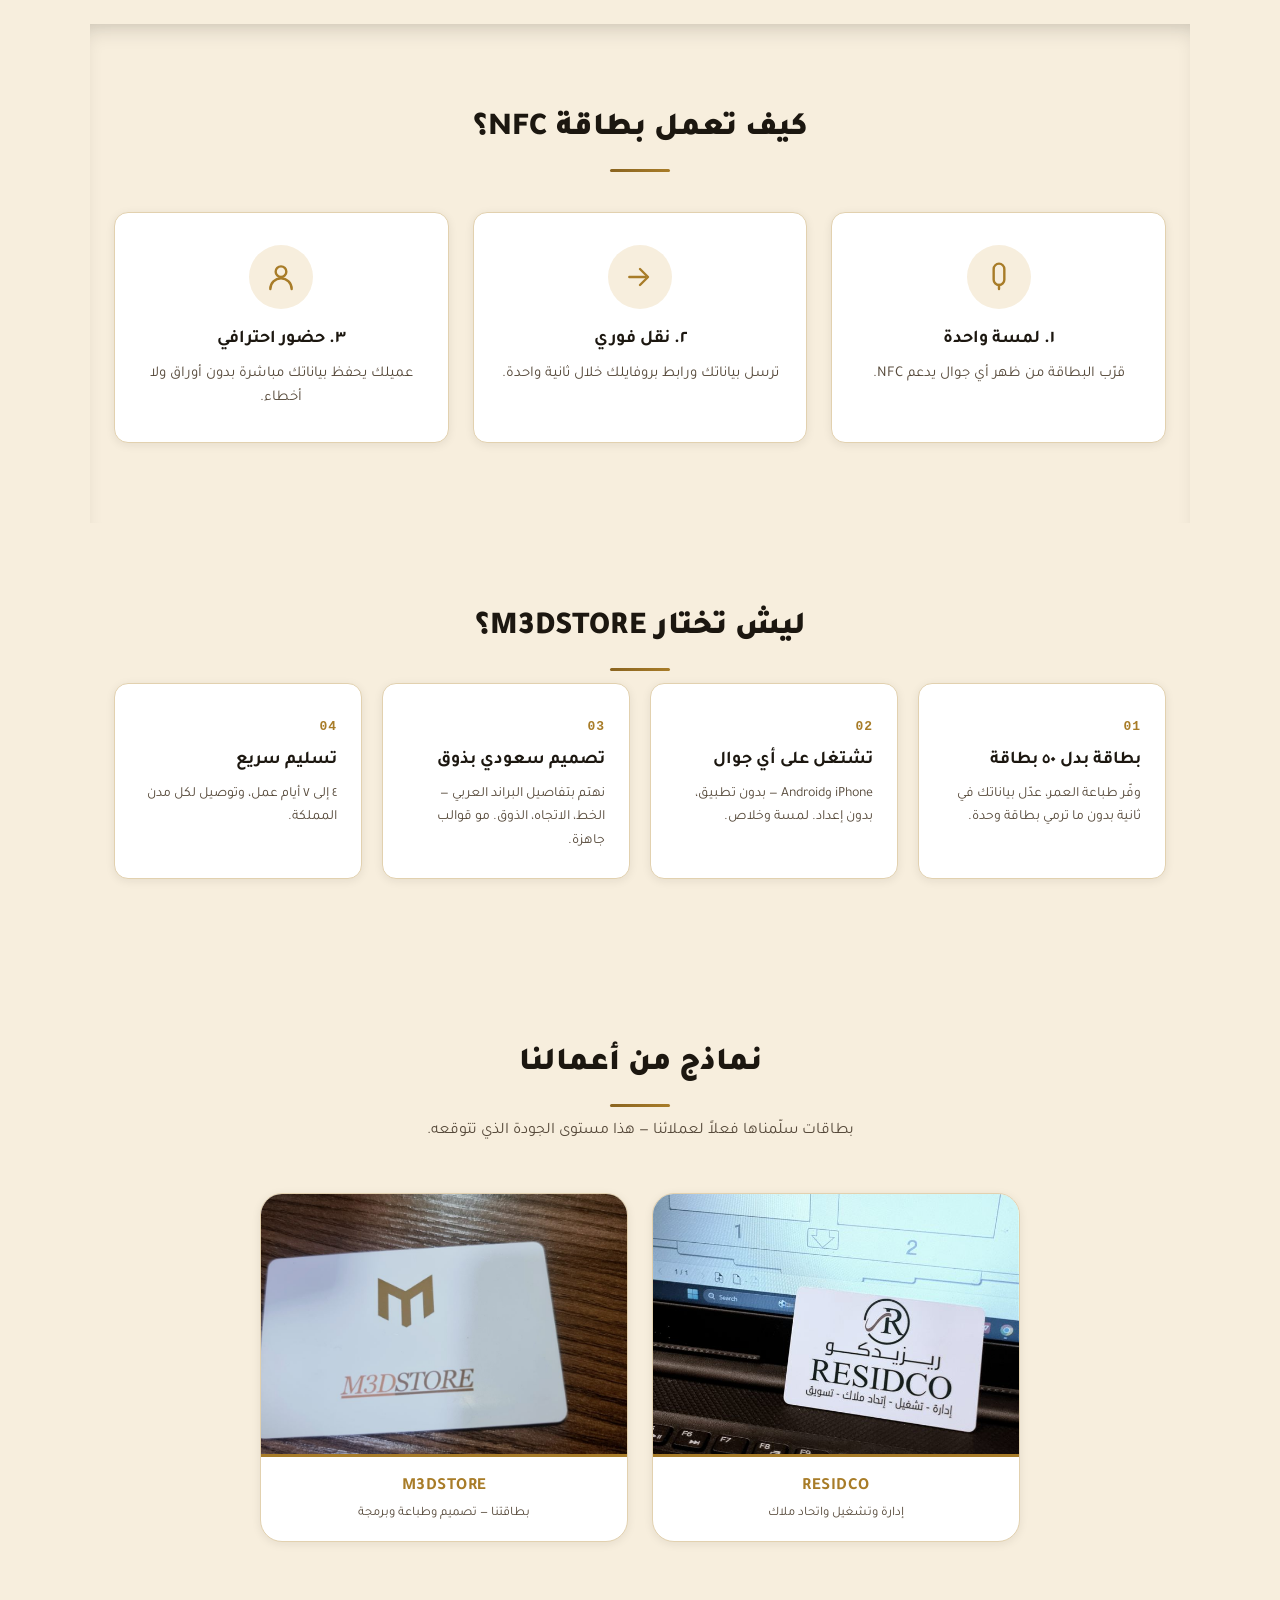
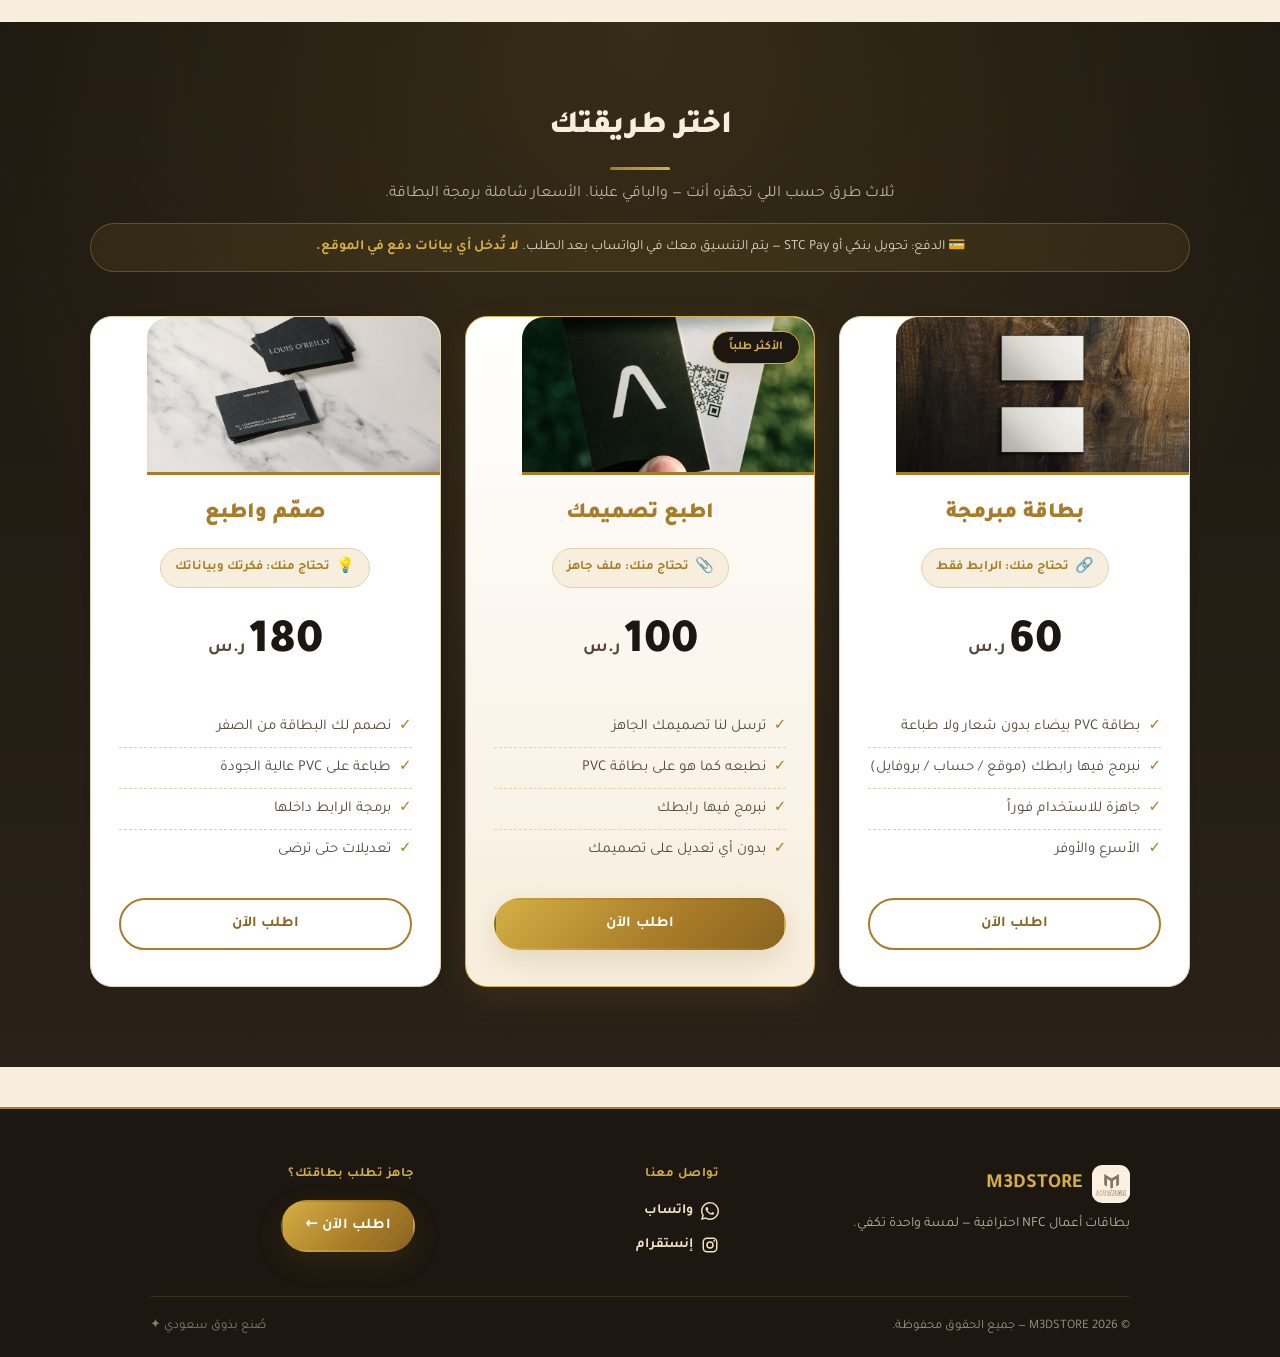
==== commit 29a9883e: "إضافة قسم "نماذج من أعمالنا" بصور أعمال حقيقية - بطاقة RESIDCO (عميل: إدارة وتشغيل أملاك) + بطاقة M3" ====
--- a/index.html
+++ b/index.html
@@ -197,6 +197,27 @@
     </div>
   </section>
 
+  <section class="section work" data-reveal>
+    <h2 class="section-title">نماذج من أعمالنا</h2>
+    <p class="section-sub">بطاقات سلّمناها فعلاً لعملائنا — هذا مستوى الجودة الذي تتوقعه.</p>
+    <div class="work-grid">
+      <figure class="work-item">
+        <img src="assets/images/work-residco.jpg" alt="بطاقة NFC لشركة RESIDCO لإدارة الأملاك" loading="lazy" onerror="this.closest('.work-item').style.display='none'" />
+        <figcaption>
+          <strong>RESIDCO</strong>
+          <span>إدارة وتشغيل واتحاد ملاك</span>
+        </figcaption>
+      </figure>
+      <figure class="work-item">
+        <img src="assets/images/work-m3dstore.jpg" alt="بطاقة NFC بشعار M3DSTORE" loading="lazy" onerror="this.closest('.work-item').style.display='none'" />
+        <figcaption>
+          <strong>M3DSTORE</strong>
+          <span>بطاقتنا — تصميم وطباعة وبرمجة</span>
+        </figcaption>
+      </figure>
+    </div>
+  </section>
+
   <section class="section packages" id="packages" data-reveal>
     <h2 class="section-title">اختر طريقتك</h2>
     <p class="section-sub">ثلاث طرق حسب اللي تجهّزه أنت — والباقي علينا. الأسعار شاملة برمجة البطاقة.</p>
--- a/assets/css/styles.css
+++ b/assets/css/styles.css
@@ -93,6 +93,7 @@
 /* ---------- Hero (Poster) ---------- */
 .hero {
   background:
+    linear-gradient(to bottom, transparent calc(100% - 90px), var(--cream) 100%),
     radial-gradient(ellipse at 28% 60%, rgba(212, 175, 69, 0.15), transparent 50%),
     linear-gradient(160deg, #1C1710 0%, #22190D 60%, #1a1408 100%);
   display: flex;
@@ -339,6 +340,52 @@
 .intro-card h3 { font-size: 17px; font-weight: 900; color: var(--ink); margin: 0 0 8px; }
 .intro-card p { font-size: 14px; color: var(--ink-soft); margin: 0; line-height: 1.7; }
 
+/* ---------- Our Work (social proof) ---------- */
+.work { text-align: center; }
+.work-grid {
+  display: grid;
+  grid-template-columns: 1fr;
+  gap: 24px;
+  margin-top: 8px;
+}
+.work-item {
+  margin: 0;
+  background: var(--white);
+  border: 1px solid var(--line);
+  border-radius: var(--radius-lg);
+  overflow: hidden;
+  box-shadow: var(--shadow-sm);
+  transition: transform .2s ease, box-shadow .2s ease;
+}
+.work-item:hover { transform: translateY(-4px); box-shadow: var(--shadow-md); }
+.work-item img {
+  width: 100%;
+  height: 260px;
+  object-fit: cover;
+  object-position: center;
+  background: var(--cream-2);
+  display: block;
+}
+/* صورة RESIDCO عمودية والبطاقة في أسفلها — ننحاز للأسفل لإبرازها */
+.work-item:first-child img { object-position: center 70%; }
+.work-item figcaption {
+  padding: 16px 18px;
+  text-align: center;
+  border-top: 3px solid var(--gold-dark);
+}
+.work-item figcaption strong {
+  display: block;
+  font-size: 17px;
+  color: var(--gold-dark);
+  letter-spacing: 0.5px;
+}
+.work-item figcaption span {
+  display: block;
+  margin-top: 4px;
+  font-size: 13px;
+  color: var(--ink-soft);
+}
+
 /* ---------- Steps (How it works) ---------- */
 .how {
   box-shadow: inset 0 14px 26px -16px rgba(28, 23, 16, 0.3);
@@ -517,6 +564,34 @@
   gap: 20px;
   margin-bottom: 20px;
 }
+.order-summary {
+  display: flex;
+  align-items: center;
+  flex-wrap: wrap;
+  gap: 8px 12px;
+  margin: 0 0 20px;
+  padding: 14px 18px;
+  background: var(--cream);
+  border: 1px solid var(--gold-dark);
+  border-radius: var(--radius);
+}
+.order-summary-label {
+  font-size: 13px;
+  font-weight: 700;
+  color: var(--ink-soft);
+}
+.order-summary-name {
+  font-size: 16px;
+  font-weight: 900;
+  color: var(--gold-deep);
+}
+.order-summary-price {
+  margin-right: auto;
+  font-size: 18px;
+  font-weight: 900;
+  color: var(--ink);
+}
+
 .conditional { display: none; }
 .conditional.show {
   display: block;
@@ -799,11 +874,17 @@
   .hero-logo-wrap { width: 180px; height: 180px; }
   .hero-nfc-card { width: 160px; height: 160px; }
   .footer-bottom { flex-direction: column; align-items: flex-start; gap: 10px; }
+  /* إبراز الباقة المميزة على الجوال (تظهر البطاقات في عمود واحد) */
+  .card-featured {
+    border-width: 2px;
+    box-shadow: var(--shadow-lg);
+  }
 }
 
 @media (min-width: 720px) {
   .steps { grid-template-columns: repeat(3, 1fr); }
   .intro-grid { grid-template-columns: repeat(3, 1fr); }
+  .work-grid { grid-template-columns: repeat(2, 1fr); max-width: 760px; margin-left: auto; margin-right: auto; }
   .cards { grid-template-columns: repeat(3, 1fr); align-items: stretch; }
   .why-grid { grid-template-columns: repeat(4, 1fr); }
   .form-row { grid-template-columns: 1fr 1fr; }
